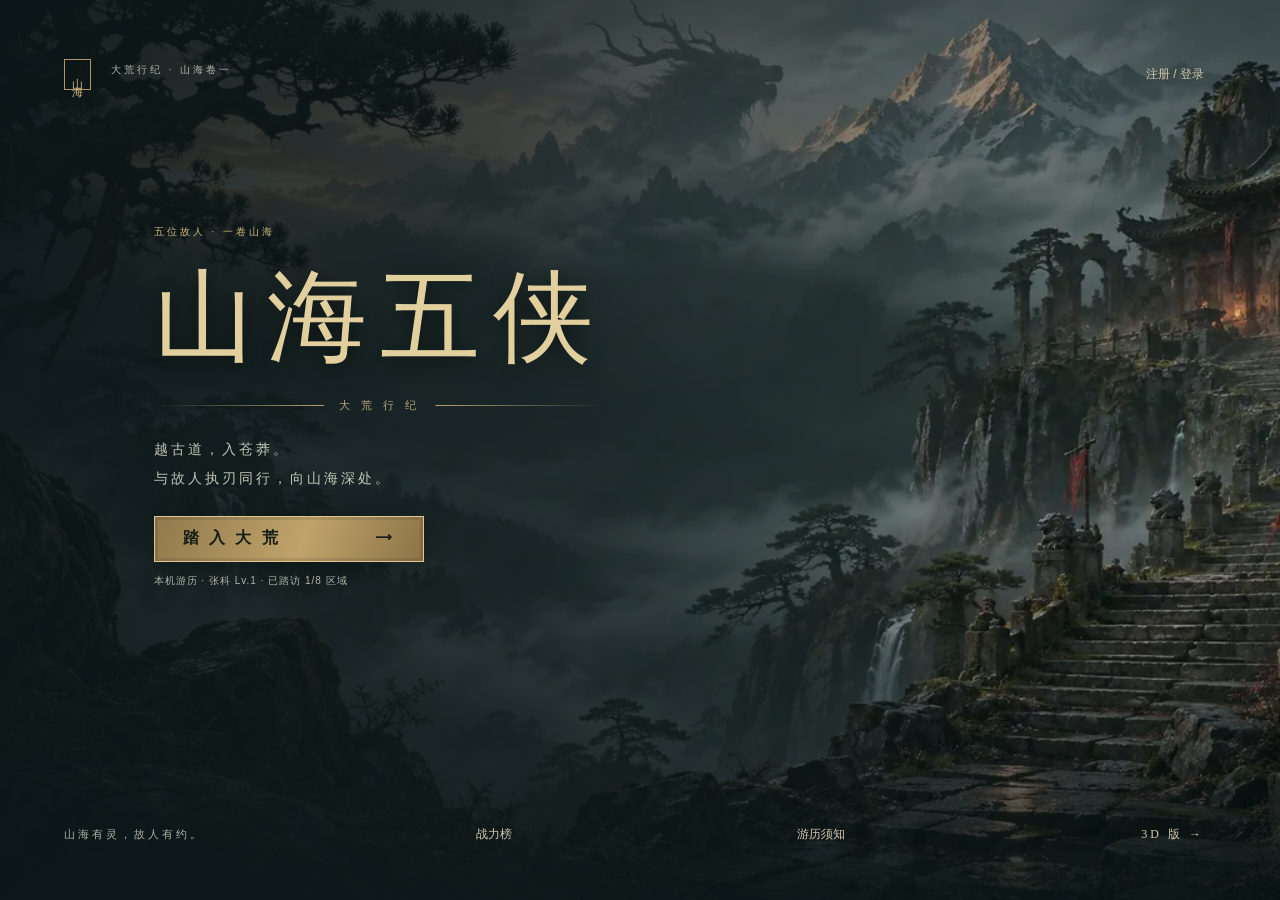
==== index.html @ be148ba3 "deploy: 山海五侠 网页版 静态构建，进度保存在本机浏览器。" ====
<!doctype html><html lang="zh-CN"><head><meta charset="utf-8"><meta name="viewport" content="width=device-width, initial-scale=1, maximum-scale=1, viewport-fit=cover"><meta name="theme-color" content="#141b1b"><meta name="description" content="山海五侠：五位故人，共赴大荒。写实国风2.5D手机大世界RPG。"><title>山海五侠 · 大荒行纪</title><link rel="icon" href="data:image/svg+xml,%3Csvg xmlns='http://www.w3.org/2000/svg' viewBox='0 0 64 64'%3E%3Crect width='64' height='64' rx='12' fill='%23151d1c'/%3E%3Ctext x='32' y='46' font-size='44' text-anchor='middle' fill='%23cfb580'%3E山%3C/text%3E%3C/svg%3E"><link rel="stylesheet" href="style.css?v=31"><meta property="og:type" content="website"><meta property="og:title" content="山海五侠 · 大荒行纪"><meta property="og:description" content="五位故人，共赴大荒。写实国风 2.5D 手机大世界 RPG —— 五个角色，二十五式技能，八片山海。"><meta property="og:image" content="https://111lego.github.io/lego/assets/title-world.webp"><meta property="og:url" content="https://111lego.github.io/lego/"><meta name="twitter:card" content="summary_large_image"><link rel="canonical" href="https://111lego.github.io/lego/"><link rel="manifest" href="manifest.webmanifest"><meta name="mobile-web-app-capable" content="yes"><meta name="apple-mobile-web-app-capable" content="yes"><meta name="apple-mobile-web-app-status-bar-style" content="black-translucent"><link rel="apple-touch-icon" href="icons/icon-192.png"></head><body>
<canvas id="world" aria-label="山海大世界游戏画面"></canvas>
<section id="titleScreen" class="screen title-screen"><div class="title-vignette"></div><header class="title-top"><span class="seal">山 海</span><span class="eyebrow">大荒行纪 · 山海卷一</span><button id="accountBtn" class="quiet">注册 / 登录</button></header><div class="title-copy"><p class="eyebrow gold">五位故人 · 一卷山海</p><h1>山海五侠</h1><div class="title-rule"><i></i><span>大 荒 行 纪</span><i></i></div><p class="prologue">越古道，入苍莽。<br>与故人执刃同行，向山海深处。</p><button id="enterWorld" class="primary large">踏 入 大 荒 <span>⟶</span></button><p id="titleProgress" class="fine">八方大荒 · 五种职业 · 存档续行</p></div><footer class="title-footer"><span>山海有灵，故人有约。</span><button id="lbBtn" class="quiet">战力榜</button><button id="titleHelp" class="quiet">游历须知</button><a href="3d.html" class="quiet" style="margin-left:12px;text-decoration:none">3D 版 →</a></footer></section>
<section id="selectScreen" class="screen select-screen" hidden><header class="selection-head"><button id="selectionBack" class="quiet">← 返回</button><div><p class="eyebrow">CHOOSE YOUR PATH</p><h2>与谁共赴山海</h2></div><span class="fine">五位故人 · 各有所长</span></header><div id="heroCards" class="hero-cards"></div><div class="selection-bottom"><div id="heroSummary"></div><button id="startAdventure" class="primary">启 程 ⟶</button></div></section>
<section id="gameHUD" hidden><div class="vignette"></div><div class="player-panel"><canvas id="hudFace" width="80" height="96"></canvas><div class="player-details"><div class="player-name"><b id="heroName"></b><span id="heroLevel"></span></div><div class="bar health"><i id="hpFill"></i><span id="hpText"></span></div><div class="bar mana"><i id="mpFill"></i><span id="mpText"></span></div><small id="powerText"></small></div></div><div class="region-panel"><span class="region-line"></span><b id="zoneName"></b><small id="zoneSub"></small></div><div class="map-panel"><button id="mapBtn" aria-label="打开世界地图"><canvas id="minimap" width="140" height="84"></canvas><span>世界地图 <i>⌖</i></span></button><button id="settingsBtn" class="gear-btn" aria-label="设置与暂停">Ⅱ</button></div><div class="target-panel" id="targetPanel" hidden><b id="targetName"></b><div class="bar enemy"><i id="targetHP"></i></div></div><button id="questBtn" class="quest-tracker"><span class="gold">山海试炼 <i>›</i></span><b id="questText"></b><small id="questProgress"></small></button><div id="directionHint" class="direction-hint" hidden></div><div id="joystick" class="joystick" aria-label="移动摇杆"><i class="joystick-ring"></i><span id="stick"></span></div><div class="control-hint">拖动摇杆移动</div><div id="combatControls" class="combat-controls"><button id="attackBtn" class="attack-button" aria-label="普通攻击"><span>攻</span><small>普 攻</small></button><div id="skillButtons"></div><button id="autoBtn" class="auto-button">自动普攻</button></div><nav class="bottom-menu"><button id="bagBtn"><span>囊</span>行囊</button><button id="heroBtn"><span>甲</span>角色</button><button id="journalBtn"><span>录</span>图鉴</button><button id="interactBtn"><span>取</span>交互</button><button id="saveBtn"><span>存</span>保存</button></nav><div class="experience"><i id="xpFill"></i><span id="xpText"></span></div><span id="syncState" class="sync-state">本机存档</span><span id="portraitHint" class="portrait-hint">横屏可获得更大视野</span></section>
<div id="toasts" class="toasts" aria-live="polite"></div>
<dialog id="authDialog" class="dialog auth-dialog"><button class="close" id="authClose" aria-label="关闭">×</button><p class="eyebrow gold">故人归来</p><h2>山海同行录</h2><p class="muted">账号保存在这台设备的浏览器里，多个账号各自独立存档。</p><div class="auth-tabs"><button id="loginTab" class="active">登录</button><button id="registerTab">注册新账号</button></div><form id="authForm"><label>用户名<input id="username" name="username" autocomplete="username" minlength="2" maxlength="20" required placeholder="2–20位，支持中文"></label><label>密码<input id="password" name="password" type="password" autocomplete="current-password" minlength="8" maxlength="72" required placeholder="至少8位"></label><p id="authError" class="error" role="alert"></p><button id="authSubmit" class="primary" type="submit">登 录</button></form><p class="fine">密码只在本机做 PBKDF2 哈希后保存，不上传任何服务器。<br>换设备或清除浏览器数据后，账号与存档会一起消失。</p></dialog>
<dialog id="modal" class="dialog game-dialog"><header><div><p class="eyebrow gold">大荒行囊</p><h2 id="modalTitle"></h2></div><button id="modalClose" class="close" aria-label="关闭面板">×</button></header><div id="modalBody" class="modal-body"></div></dialog>
<input id="importFile" type="file" accept=".json,application/json" hidden>
<script type="module" src="app.js?v=31"></script></body></html>
---- style.css ----
@font-face{font-family:LocalSerif;src:local('Noto Serif CJK SC'),local('SimSun')}*{box-sizing:border-box} :root{color-scheme:dark;--gold:#d2b781;--muted:#a7ada6;--line:#a494694d;--ink:#111a19;--panel:#131c1bed}html,body{width:100%;height:100%;margin:0;overflow:hidden;background:#131a19;color:#e9e5d8;font-family:'Microsoft YaHei','PingFang SC',sans-serif;overscroll-behavior:none;-webkit-user-select:none;user-select:none}button,input,select{font:inherit}button{color:inherit;cursor:pointer;-webkit-tap-highlight-color:transparent;touch-action:manipulation}button:focus-visible{outline:2px solid var(--gold);outline-offset:3px}button:disabled{opacity:.45;cursor:default}button{border:1px solid var(--line);background:#18221fee}button:hover{border-color:#c9ac72}button:active{filter:brightness(1.2)}[hidden]{display:none!important}#world{position:absolute;inset:0;width:100%;height:100%;touch-action:none}.screen{position:absolute;inset:0;overflow:auto}.title-screen,.select-screen{background:#1d2825 url('assets/title-world.webp?v=31') center/cover no-repeat}.title-vignette{position:absolute;inset:0;background:linear-gradient(90deg,#0b1719ed 0%,#101b1db3 38%,#101b1d05 82%),linear-gradient(0deg,#071315e8,transparent 40%,#08121255)}.title-top,.title-footer{position:absolute;left:max(5vw,env(safe-area-inset-left));right:max(5vw,env(safe-area-inset-right));display:flex;align-items:center;gap:20px}.title-top{top:6vh}.title-top #accountBtn{margin-left:auto}.seal{border:1px solid #b29465;color:#d4b684;padding:9px 5px;font-family:LocalSerif,serif;writing-mode:vertical-rl;font-size:11px;letter-spacing:3px}.eyebrow{font-size:10px;letter-spacing:3px;margin:0 0 10px;color:#b1b9af}.gold{color:var(--gold)}.title-copy{position:absolute;left:12%;top:25%;max-width:70%}h1,h2,h3{font-family:LocalSerif,'Songti SC',serif}h1{font-size:clamp(48px,8vw,100px);font-weight:500;letter-spacing:.13em;margin:12px 0;color:#e1cf9e;text-shadow:0 4px 20px #0008}h2{font-size:25px;font-weight:500;margin:4px 0 15px;letter-spacing:4px}h3{font-size:17px;margin:12px 0;color:var(--gold)}.title-rule{display:flex;align-items:center;gap:15px;width:100%;font-size:11px;letter-spacing:4px;color:#b8a77e}.title-rule i{height:1px;background:linear-gradient(90deg,transparent,#b6a070);flex:1}.title-rule i:last-child{transform:rotate(180deg)}.prologue{font-family:LocalSerif,serif;font-size:14px;color:#c2c5b8;line-height:2.1;letter-spacing:3px;margin:22px 0}.primary{background:linear-gradient(110deg,#90794c,#c0a36a 55%,#8b7447);color:#171c17;border:1px solid #e1c490;min-height:46px;padding:10px 28px;font-weight:600;letter-spacing:3px;box-shadow:inset 0 0 0 3px #282e201f,0 5px 25px #0004}.primary.large{width:270px;display:flex;justify-content:space-between;align-items:center}.fine{font-size:10px;line-height:1.7;color:#b1b5aa;letter-spacing:1px}.title-footer{bottom:5vh;justify-content:space-between;font:11px LocalSerif,serif;color:#aeb2a6;letter-spacing:3px}.quiet{border:0;background:transparent;padding:12px;font-size:12px;color:#d4c8ad}.title-progress{color:var(--muted)}.select-screen{background-image:linear-gradient(#0b1515bd,#0b1515ee),url('assets/title-world.webp');padding:20px max(25px,env(safe-area-inset-left));display:flex;flex-direction:column}.selection-head{display:flex;align-items:center;justify-content:space-between;margin-bottom:12px}.selection-head h2{margin:2px;font-size:24px}.selection-head .eyebrow{margin:0;font-size:9px}.hero-cards{display:flex;gap:10px;flex:1;min-height:160px;max-height:420px;align-self:center;width:min(100%,1100px)}.hero-card{position:relative;flex:1;min-width:0;overflow:hidden;background:linear-gradient(#35403a,#16211f);border:1px solid #6d786249;padding:0;box-shadow:0 10px 30px #0006}.hero-card.active{border-color:#dac18b;box-shadow:0 0 0 2px #ac936b3d,0 10px 30px #0006}.hero-card canvas{position:absolute;width:100%;height:90%;object-fit:cover;inset:0;opacity:.85}.hero-card .card-shade{position:absolute;inset:0;background:linear-gradient(transparent 25%,#101b17f5 95%)}.hero-card .card-name{position:absolute;bottom:10px;left:0;right:0;display:flex;flex-direction:column;align-items:center;gap:4px}.card-name b{font:24px LocalSerif,serif;letter-spacing:6px}.card-name small{color:#c6b990;font-size:10px;letter-spacing:2px}.card-level{position:absolute;top:10px;left:10px;font-size:10px;color:#dfd9c6;border:1px solid #a4906644;background:#15201bd9;padding:4px}.selection-bottom{display:flex;align-items:center;justify-content:space-between;width:min(100%,1100px);align-self:center;padding-top:13px;gap:20px}.selection-bottom .primary{min-width:150px}#heroSummary b{font-size:13px;color:var(--gold)}#heroSummary p{font-size:11px;margin:5px 0;color:#b5bbaa}.vignette{position:absolute;inset:0;pointer-events:none;box-shadow:inset 0 0 180px #050e1490}#gameHUD{position:absolute;inset:0;pointer-events:none;padding:env(safe-area-inset-top) env(safe-area-inset-right) env(safe-area-inset-bottom) env(safe-area-inset-left);text-shadow:0 2px 3px #000}#gameHUD button,#gameHUD .joystick{pointer-events:auto} .player-panel{position:absolute;top:max(12px,env(safe-area-inset-top));left:max(15px,env(safe-area-inset-left));display:flex;gap:8px;align-items:center;background:linear-gradient(90deg,#071511b8,#08151200);padding:3px 14px 6px 0}.player-panel canvas{width:48px;height:56px;border:1px solid #d0b78288;clip-path:polygon(12% 0,88% 0,100% 12%,100% 88%,88% 100%,12% 100%,0 88%,0 12%)}.player-details{width:150px}.player-name{display:flex;justify-content:space-between;font-size:12px;margin-bottom:5px}.player-name b{font-family:LocalSerif,serif;letter-spacing:3px}.player-name span{font-size:10px;color:#d3bd88}.bar{position:relative;background:#101412d9;border:1px solid #b9b48a44;height:10px;overflow:hidden;margin:3px 0}.bar i{display:block;height:100%;transition:width .15s;width:100%;box-shadow:inset 0 2px 4px #ffffff20}.bar span{position:absolute;inset:0;font-size:8px;text-align:center;line-height:9px}.health i{background:linear-gradient(90deg,#6b302d,#b25b49)}.mana i{background:linear-gradient(90deg,#294a68,#558ba4)}#powerText{font-size:8px;color:#c7c9b7}.region-panel{position:absolute;top:max(15px,env(safe-area-inset-top));left:50%;transform:translateX(-50%);text-align:center;display:flex;flex-direction:column;gap:5px}.region-panel b{font:20px LocalSerif,serif;letter-spacing:5px;color:#ead8b0}.region-panel small{font-size:8px;letter-spacing:2px;color:#c0c2af}.region-line{width:80px;height:1px;background:linear-gradient(90deg,transparent,#bba77a,transparent);margin:auto}.map-panel{position:absolute;right:max(16px,env(safe-area-inset-right));top:max(10px,env(safe-area-inset-top));display:flex;align-items:flex-start;gap:5px}.map-panel #mapBtn{padding:3px;background:#10201bc2;border:1px solid #b09e6e66;display:flex;flex-direction:column;align-items:center;position:relative}.map-panel canvas{width:110px;height:66px;opacity:.88}.map-panel span{font-size:8px;color:#cabd94;padding:3px 0}.map-panel i{font-size:10px;font-style:normal}.gear-btn{height:32px;width:32px;background:#13231dbf;font-size:12px}.quest-tracker{position:absolute;top:95px;left:max(18px,env(safe-area-inset-left));text-align:left;width:160px;background:linear-gradient(90deg,#0b1919bc,#0b191900);border:0;border-left:2px solid #b39e6e66;padding:5px 8px;display:flex;flex-direction:column;gap:5px;font-size:10px}.quest-tracker span{font-size:10px;letter-spacing:2px}.quest-tracker i{float:right;font-style:normal}.quest-tracker b{font-weight:400;font-size:10px}.quest-tracker small{font-size:8px;color:#bfc4b1}.target-panel{position:absolute;top:78px;left:50%;transform:translateX(-50%);width:210px;text-align:center}.target-panel b{font-size:10px;color:#e5c9a1}.target-panel .bar{height:6px}.enemy i{background:linear-gradient(90deg,#68372a,#a86647)}.joystick{position:absolute;bottom:max(40px,calc(env(safe-area-inset-bottom) + 20px));left:max(42px,calc(env(safe-area-inset-left) + 15px));width:112px;height:112px;touch-action:none;border-radius:50%;border:1px solid #c8d1b638;background:radial-gradient(#1f302e05,#0c181c38);box-shadow:inset 0 0 20px #0002}.joystick-ring{position:absolute;inset:12px;border:1px solid #d9e0bc18;border-radius:50%}.joystick:before,.joystick:after{content:'';position:absolute;background:#c4b47c45}.joystick:before{width:1px;height:10px;top:4px;left:50%}.joystick:after{height:1px;width:10px;left:4px;top:50%}.joystick span{position:absolute;left:50%;top:50%;width:44px;height:44px;margin:-22px;border:1px solid #c9c39d6b;border-radius:50%;background:radial-gradient(circle at 35% 30%,#88917c80,#273c36b8);box-shadow:0 4px 10px #0005;pointer-events:none}.control-hint{position:absolute;bottom:25px;left:52px;font-size:8px;letter-spacing:2px;color:#c2c9b082}.combat-controls{position:absolute;right:max(18px,env(safe-area-inset-right));bottom:max(28px,env(safe-area-inset-bottom));width:230px;height:225px;pointer-events:none}.combat-controls button{touch-action:none}.attack-button{position:absolute;right:16px;bottom:12px;width:80px;height:80px;border-radius:50%;background:radial-gradient(circle at 35% 25%,#8b8254,#2d3c31 75%);border:2px solid #cdb4788a;box-shadow:0 0 0 4px #13231c7a,inset 0 0 0 3px #0e1d1a66;display:flex;align-items:center;justify-content:center;flex-direction:column}.attack-button span{font:30px LocalSerif,serif;color:#f1dcae}.attack-button small{font-size:8px;color:#c6b78d}.skill-button{position:absolute;width:52px;height:52px;border-radius:50%;border:1px solid #aeaa817d;background:radial-gradient(circle at 40% 30%,#46584cbf,#132520f2);box-shadow:inset 0 0 0 3px #0c1919a6,0 3px 12px #0005;padding:0;overflow:hidden}.skill-button .glyph{font:24px LocalSerif,serif;color:#ead5a4;display:block;margin-top:1px}.skill-button .skill-name{font-size:7px;position:absolute;bottom:5px;left:0;right:0;color:#d3d2b8}.skill-button:nth-child(1){right:116px;bottom:5px}.skill-button:nth-child(2){right:150px;bottom:65px}.skill-button:nth-child(3){right:129px;bottom:126px}.skill-button:nth-child(4){right:69px;bottom:158px}.skill-button:nth-child(5){right:8px;bottom:128px;border-color:#d1b57e}.skill-button .cooldown{position:absolute;inset:0;display:flex;align-items:center;justify-content:center;font-size:17px;background:#091315c9;color:#ead7ac;font-family:serif}.skill-button.no-mana{filter:saturate(.1);opacity:.65}.auto-button{position:absolute;right:8px;bottom:99px;font-size:9px;border-radius:14px;padding:5px 9px;background:#10221bab}.auto-button.active{border-color:var(--gold);color:var(--gold);background:#4c4b2eaa}.bottom-menu{position:absolute;bottom:25px;left:50%;transform:translateX(-50%);display:flex;gap:7px}.bottom-menu button{width:40px;height:47px;display:flex;flex-direction:column;gap:3px;align-items:center;justify-content:center;font-size:8px;background:#0c1e1ab8;border:1px solid #9a9b744d}.bottom-menu button span{font:17px LocalSerif,serif;color:#d3c39a}.experience{position:absolute;bottom:0;left:0;right:0;height:10px;background:#091410d9;border-top:1px solid #cfc09b44}.experience i{display:block;height:100%;background:linear-gradient(90deg,#6d7243,#b7b87d)}.experience span{position:absolute;inset:0;text-align:center;font-size:7px;line-height:9px;color:#e1dcc9}.sync-state{position:absolute;bottom:12px;left:50%;transform:translateX(-50%);font-size:7px;color:#b6c2a799;white-space:nowrap}.portrait-hint{display:none}.direction-hint{position:absolute;top:128px;left:50%;transform:translateX(-50%);font-size:10px;color:#e6d5a5;border:1px solid #b7a57655;padding:6px 12px;background:#12231bc4}.toasts{position:fixed;pointer-events:none;left:50%;top:32%;transform:translateX(-50%);display:flex;flex-direction:column;gap:6px;z-index:20;align-items:center;max-width:80%}.toast{padding:8px 22px;border:1px solid #c5ae6e4d;background:linear-gradient(90deg,#0e2019aa,#172e22ed,#0e2019aa);font-size:11px;color:#e2d5b5;text-align:center;animation:appear .25s ease;white-space:normal}.toast.level,.toast.boss{color:#f3d596;border-color:#d0a765}.toast.death{color:#e4ac9c}.dialog{background:linear-gradient(145deg,#23312d,#111b1a 65%);color:#e1dfd0;border:1px solid #a8966966;box-shadow:0 20px 120px #000b;max-width:95vw;padding:24px;outline:none}.dialog::backdrop{background:#050e11b8;backdrop-filter:blur(5px)}.auth-dialog{width:390px;max-height:92dvh}.auth-dialog h2{margin:7px 0;font-size:28px}.muted{font-size:12px;color:#aeb7a8;line-height:1.8}.close{position:absolute;right:10px;top:8px;border:0;background:transparent;color:#b9bba9;font-size:26px;width:40px;height:40px}.auth-tabs{display:flex;border-bottom:1px solid var(--line);margin:18px 0}.auth-tabs button{border:0;background:none;padding:10px 5px;flex:1;color:#909f95;font-size:13px}.auth-tabs .active{color:var(--gold);border-bottom:2px solid var(--gold)}label{display:block;font-size:11px;color:#c5c8b9;letter-spacing:1px;margin:12px 0}input,select{width:100%;display:block;margin-top:8px;padding:11px 12px;border:1px solid #9f9d7655;background:#0d1b17a8;color:#e6e1d3;outline:0;border-radius:0;font-size:14px;user-select:text}input:focus{border-color:var(--gold)}.auth-dialog .primary{width:100%}.error{color:#e6aa94;font-size:11px;min-height:15px;margin:10px 0}.game-dialog{width:min(760px,92vw);max-height:88dvh;padding:0}.game-dialog>header{position:relative;padding:17px 22px 12px;border-bottom:1px solid var(--line)}.game-dialog h2{margin:0;font-size:22px}.game-dialog .eyebrow{font-size:8px}.modal-body{padding:16px 22px 22px;overflow:auto;max-height:calc(88dvh - 83px);font-size:12px}.modal-body button{padding:8px 12px;min-height:35px;font-size:11px}.modal-body p{line-height:1.8}.zone-grid{display:grid;grid-template-columns:repeat(4,1fr);gap:8px}.zone-card{border:1px solid #8e9a7855;padding:10px;background:linear-gradient(130deg,#33443c90,#14251c88);min-height:130px}.zone-card.locked{filter:saturate(.4);opacity:.72}.zone-card strong{font-family:LocalSerif,serif;color:var(--gold);font-size:15px;display:block}.zone-card small{display:block;font-size:9px;margin:7px 0;color:#b1bbaa}.zone-card button{font-size:10px;padding:6px!important;width:100%}.world-map{width:100%;max-height:230px;object-fit:contain;background:#10221b;margin-bottom:12px;border:1px solid var(--line)}.toolbar{display:flex;gap:8px;align-items:center;justify-content:space-between;flex-wrap:wrap;margin:8px 0 15px}.toolbar span{color:var(--gold)}.bag-grid{display:grid;grid-template-columns:repeat(3,1fr);gap:8px}.item-card,.gear-card,.quest-card,.skill-detail{padding:12px;border:1px solid #9fa17c40;background:#0e201b80}.item-card b{display:block;font-size:12px}.item-card small{display:block;color:#b2b9a8;font-size:10px;line-height:1.8;margin:6px 0}.item-card button{font-size:10px!important;padding:6px 10px!important}.gear-grid{display:grid;grid-template-columns:repeat(2,1fr);gap:9px}.gear-card h3{margin:0 0 7px;font-size:14px}.gear-card p{font-size:11px;color:#bbc2b0}.stats-row{display:flex;gap:15px;flex-wrap:wrap;padding:12px 0;color:var(--gold)}.skill-detail{margin-top:7px;display:flex;align-items:center;gap:15px}.skill-detail i{font:25px LocalSerif,serif;color:var(--gold);font-style:normal;width:35px;text-align:center}.skill-detail p{margin:4px 0;font-size:10px;color:#adb6a4}.skill-detail b{font-size:12px}.quest-card{margin:8px 0}.quest-card h3{margin:0}.quest-card p{font-size:11px;color:#b6c0ad;margin:6px 0}.journal-grid{display:grid;grid-template-columns:repeat(4,1fr);gap:8px}.journal-item{border:1px solid #87937335;background:#11221c8c;text-align:center;padding:8px}.journal-item canvas{width:100%;height:85px;object-fit:contain}.journal-item small{display:block;font-size:9px;color:#a8b5a3;margin:5px}.settings-buttons{display:flex;gap:8px;flex-wrap:wrap}a{color:#d8c292}button.danger{border-color:#ad76644d;color:#d0a396}@keyframes appear{from{transform:translateY(5px);opacity:0}to{transform:translateY(0);opacity:1}}
@media(max-height:450px){.title-top{top:5vh}.title-copy{top:23%;left:11%}h1{font-size:55px;margin:5px 0}.prologue{font-size:11px;margin:12px 0;line-height:1.8}.title-copy .eyebrow{font-size:8px}.title-rule{font-size:9px}.primary.large{min-height:40px;padding:8px 20px;width:235px}.title-copy .fine{font-size:8px}.title-footer{bottom:3vh}.selection-head{margin-bottom:8px}.selection-head h2{font-size:20px}.select-screen{padding:10px 22px}.selection-bottom{padding-top:8px}.selection-head .fine{font-size:8px}.selection-bottom .primary{min-height:40px}.card-name b{font-size:20px}.dialog{padding:18px}.auth-dialog h2{font-size:22px}.auth-dialog .muted{font-size:10px;margin:5px 0}.auth-tabs{margin:8px 0}.auth-tabs button{padding:7px}label{margin:7px 0;font-size:10px}input{margin-top:5px;padding:8px}.auth-dialog .fine{font-size:8px;margin-bottom:0}.auth-dialog .primary{min-height:36px;padding:7px}.auth-dialog{max-height:97dvh}.game-dialog{padding:0}.region-panel b{font-size:17px}.map-panel canvas{width:90px;height:54px}.combat-controls{transform:scale(.86);transform-origin:bottom right;bottom:20px;right:12px}.joystick{width:100px;height:100px;bottom:35px;left:30px}.control-hint{left:35px;bottom:20px}.bottom-menu{bottom:23px;gap:5px}.bottom-menu button{width:36px;height:42px}.player-details{width:135px}.player-panel canvas{width:42px;height:50px}.quest-tracker{top:83px;width:145px}.target-panel{top:68px}.zone-card{min-height:115px;padding:8px}.modal-body{padding:12px 18px 18px}}
@media(orientation:portrait){.title-vignette{background:linear-gradient(90deg,#0b1719de,#0b171922),linear-gradient(0deg,#071315f2,transparent 80%)}.title-copy{left:9%;top:32%;max-width:85%}h1{font-size:clamp(40px,12vw,65px)}.title-top{left:7%;right:5%;gap:12px}.title-top .eyebrow{font-size:8px;letter-spacing:1px}.title-footer{left:7%;right:5%;font-size:9px}.selection-head{flex-wrap:wrap;gap:8px}.selection-head h2{font-size:21px}.selection-head>.fine{display:none}.hero-cards{display:grid;grid-template-columns:repeat(3,1fr);grid-auto-rows:minmax(150px,1fr);max-height:none;gap:8px;min-height:0}.hero-card{min-height:150px}.hero-card .card-name{bottom:10px}.card-name b{font-size:22px}.card-name small{font-size:8px}.selection-bottom{align-items:stretch;flex-direction:column;gap:8px;padding-top:15px}.selection-bottom p{font-size:10px!important}.selection-bottom .primary{min-height:45px}.select-screen{padding:18px}.player-panel{top:max(14px,env(safe-area-inset-top));left:12px;padding-right:0}.player-details{width:139px}.player-panel canvas{width:43px;height:53px}.region-panel{top:95px;left:50%;white-space:nowrap}.region-panel b{font-size:18px}.map-panel{right:10px;top:max(12px,env(safe-area-inset-top));gap:3px}.map-panel canvas{width:82px;height:48px}.gear-btn{width:25px;height:28px}.quest-tracker{top:148px;left:12px;width:155px}.target-panel{top:225px;width:190px}.combat-controls{right:10px;bottom:92px;transform:scale(.88);transform-origin:bottom right}.joystick{bottom:110px;left:18px;width:100px;height:100px}.control-hint{bottom:91px;left:24px}.bottom-menu{bottom:29px;gap:14px}.bottom-menu button{width:42px;height:44px}.sync-state{bottom:14px}.portrait-hint{display:block;position:absolute;bottom:78px;left:50%;transform:translateX(-50%);font-size:8px;color:#b2bba28c;white-space:nowrap}.zone-grid{grid-template-columns:repeat(2,1fr)}.bag-grid{grid-template-columns:repeat(2,1fr)}.journal-grid{grid-template-columns:repeat(3,1fr)}.gear-grid{grid-template-columns:1fr}.direction-hint{top:199px}.dialog{max-width:94vw}.game-dialog{width:94vw}.modal-body{padding:12px 15px 18px}.toasts{top:40%;max-width:90%}.toast{font-size:10px;padding:8px 12px}.selection-head .quiet{padding-left:0}}
@media(prefers-reduced-motion:reduce){*{animation:none!important;transition:none!important}}
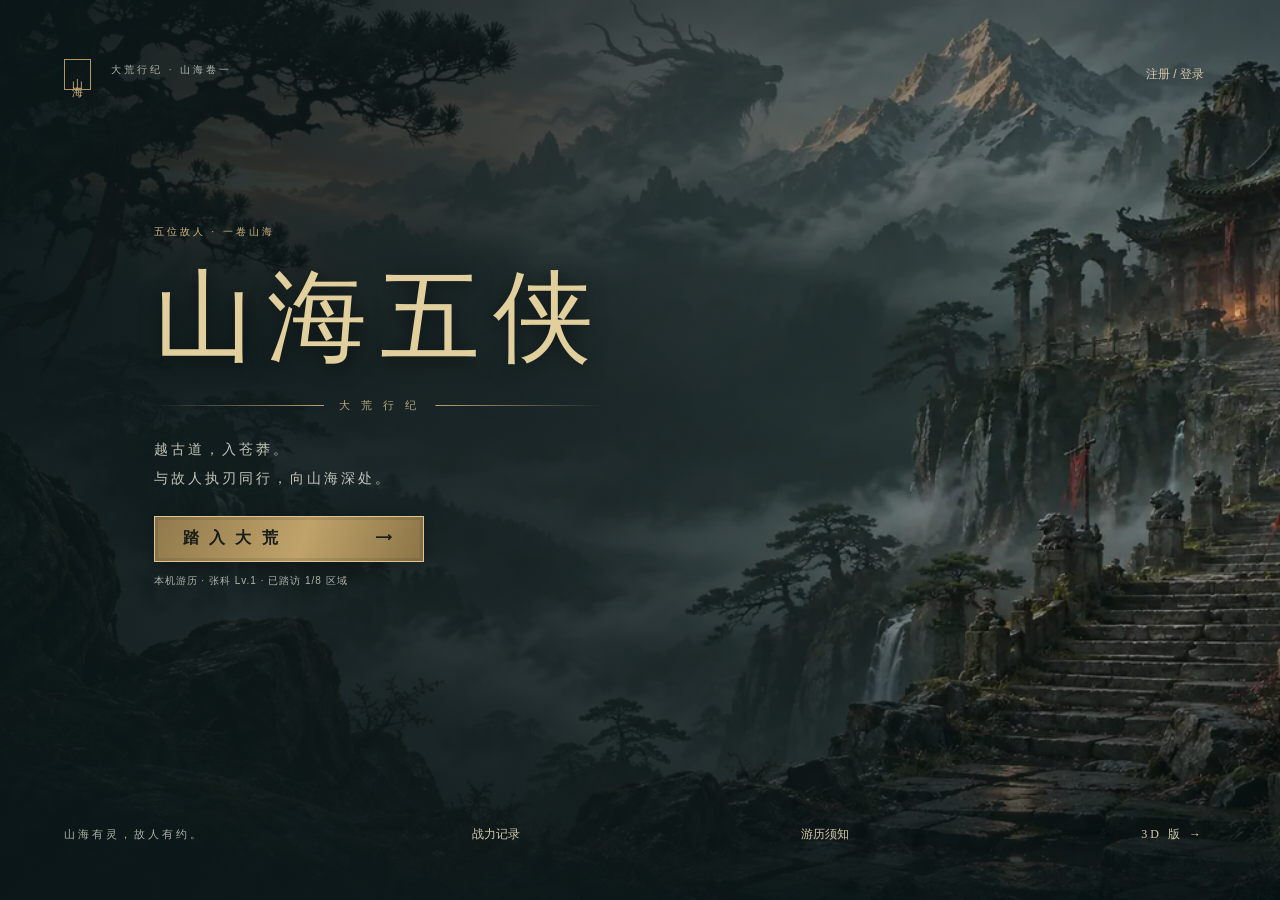
==== commit 2ea93f02: "deploy: 山海五侠 网页版 静态构建，进度保存在本机浏览器。" ====
--- a/index.html
+++ b/index.html
@@ -1,10 +1,10 @@
-<!doctype html><html lang="zh-CN"><head><meta charset="utf-8"><meta name="viewport" content="width=device-width, initial-scale=1, maximum-scale=1, viewport-fit=cover"><meta name="theme-color" content="#141b1b"><meta name="description" content="山海五侠：五位故人，共赴大荒。写实国风2.5D手机大世界RPG。"><title>山海五侠 · 大荒行纪</title><link rel="icon" href="data:image/svg+xml,%3Csvg xmlns='http://www.w3.org/2000/svg' viewBox='0 0 64 64'%3E%3Crect width='64' height='64' rx='12' fill='%23151d1c'/%3E%3Ctext x='32' y='46' font-size='44' text-anchor='middle' fill='%23cfb580'%3E山%3C/text%3E%3C/svg%3E"><link rel="stylesheet" href="style.css?v=31"><meta property="og:type" content="website"><meta property="og:title" content="山海五侠 · 大荒行纪"><meta property="og:description" content="五位故人，共赴大荒。写实国风 2.5D 手机大世界 RPG —— 五个角色，二十五式技能，八片山海。"><meta property="og:image" content="https://111lego.github.io/lego/assets/title-world.webp"><meta property="og:url" content="https://111lego.github.io/lego/"><meta name="twitter:card" content="summary_large_image"><link rel="canonical" href="https://111lego.github.io/lego/"><link rel="manifest" href="manifest.webmanifest"><meta name="mobile-web-app-capable" content="yes"><meta name="apple-mobile-web-app-capable" content="yes"><meta name="apple-mobile-web-app-status-bar-style" content="black-translucent"><link rel="apple-touch-icon" href="icons/icon-192.png"></head><body>
+<!doctype html><html lang="zh-CN"><head><meta charset="utf-8"><meta name="viewport" content="width=device-width, initial-scale=1, maximum-scale=1, viewport-fit=cover"><meta name="theme-color" content="#141b1b"><meta name="description" content="山海五侠：五位故人，共赴大荒。写实国风2.5D手机大世界RPG。"><title>山海五侠 · 大荒行纪</title><link rel="icon" href="data:image/svg+xml,%3Csvg xmlns='http://www.w3.org/2000/svg' viewBox='0 0 64 64'%3E%3Crect width='64' height='64' rx='12' fill='%23151d1c'/%3E%3Ctext x='32' y='46' font-size='44' text-anchor='middle' fill='%23cfb580'%3E山%3C/text%3E%3C/svg%3E"><link rel="stylesheet" href="style.css?v=33"><meta property="og:type" content="website"><meta property="og:title" content="山海五侠 · 大荒行纪"><meta property="og:description" content="五位故人，共赴大荒。写实国风 2.5D 手机大世界 RPG —— 五个角色，二十五式技能，八片山海。"><meta property="og:image" content="https://111lego.github.io/lego/assets/title-world.webp"><meta property="og:url" content="https://111lego.github.io/lego/"><meta name="twitter:card" content="summary_large_image"><link rel="canonical" href="https://111lego.github.io/lego/"><link rel="manifest" href="manifest.webmanifest"><meta name="mobile-web-app-capable" content="yes"><meta name="apple-mobile-web-app-capable" content="yes"><meta name="apple-mobile-web-app-status-bar-style" content="black-translucent"><link rel="apple-touch-icon" href="icons/icon-192.png"></head><body>
 <canvas id="world" aria-label="山海大世界游戏画面"></canvas>
-<section id="titleScreen" class="screen title-screen"><div class="title-vignette"></div><header class="title-top"><span class="seal">山 海</span><span class="eyebrow">大荒行纪 · 山海卷一</span><button id="accountBtn" class="quiet">注册 / 登录</button></header><div class="title-copy"><p class="eyebrow gold">五位故人 · 一卷山海</p><h1>山海五侠</h1><div class="title-rule"><i></i><span>大 荒 行 纪</span><i></i></div><p class="prologue">越古道，入苍莽。<br>与故人执刃同行，向山海深处。</p><button id="enterWorld" class="primary large">踏 入 大 荒 <span>⟶</span></button><p id="titleProgress" class="fine">八方大荒 · 五种职业 · 存档续行</p></div><footer class="title-footer"><span>山海有灵，故人有约。</span><button id="lbBtn" class="quiet">战力榜</button><button id="titleHelp" class="quiet">游历须知</button><a href="3d.html" class="quiet" style="margin-left:12px;text-decoration:none">3D 版 →</a></footer></section>
+<section id="titleScreen" class="screen title-screen"><div class="title-vignette"></div><header class="title-top"><span class="seal">山 海</span><span class="eyebrow">大荒行纪 · 山海卷一</span><button id="accountBtn" class="quiet">注册 / 登录</button></header><div class="title-copy"><p class="eyebrow gold">五位故人 · 一卷山海</p><h1>山海五侠</h1><div class="title-rule"><i></i><span>大 荒 行 纪</span><i></i></div><p class="prologue">越古道，入苍莽。<br>与故人执刃同行，向山海深处。</p><button id="enterWorld" class="primary large">踏 入 大 荒 <span>⟶</span></button><p id="titleProgress" class="fine">八方大荒 · 五种职业 · 存档续行</p></div><footer class="title-footer"><span>山海有灵，故人有约。</span><button id="lbBtn" class="quiet">战力记录</button><button id="titleHelp" class="quiet">游历须知</button><a href="3d.html" class="quiet" style="margin-left:12px;text-decoration:none">3D 版 →</a></footer></section>
 <section id="selectScreen" class="screen select-screen" hidden><header class="selection-head"><button id="selectionBack" class="quiet">← 返回</button><div><p class="eyebrow">CHOOSE YOUR PATH</p><h2>与谁共赴山海</h2></div><span class="fine">五位故人 · 各有所长</span></header><div id="heroCards" class="hero-cards"></div><div class="selection-bottom"><div id="heroSummary"></div><button id="startAdventure" class="primary">启 程 ⟶</button></div></section>
 <section id="gameHUD" hidden><div class="vignette"></div><div class="player-panel"><canvas id="hudFace" width="80" height="96"></canvas><div class="player-details"><div class="player-name"><b id="heroName"></b><span id="heroLevel"></span></div><div class="bar health"><i id="hpFill"></i><span id="hpText"></span></div><div class="bar mana"><i id="mpFill"></i><span id="mpText"></span></div><small id="powerText"></small></div></div><div class="region-panel"><span class="region-line"></span><b id="zoneName"></b><small id="zoneSub"></small></div><div class="map-panel"><button id="mapBtn" aria-label="打开世界地图"><canvas id="minimap" width="140" height="84"></canvas><span>世界地图 <i>⌖</i></span></button><button id="settingsBtn" class="gear-btn" aria-label="设置与暂停">Ⅱ</button></div><div class="target-panel" id="targetPanel" hidden><b id="targetName"></b><div class="bar enemy"><i id="targetHP"></i></div></div><button id="questBtn" class="quest-tracker"><span class="gold">山海试炼 <i>›</i></span><b id="questText"></b><small id="questProgress"></small></button><div id="directionHint" class="direction-hint" hidden></div><div id="joystick" class="joystick" aria-label="移动摇杆"><i class="joystick-ring"></i><span id="stick"></span></div><div class="control-hint">拖动摇杆移动</div><div id="combatControls" class="combat-controls"><button id="attackBtn" class="attack-button" aria-label="普通攻击"><span>攻</span><small>普 攻</small></button><div id="skillButtons"></div><button id="autoBtn" class="auto-button">自动普攻</button></div><nav class="bottom-menu"><button id="bagBtn"><span>囊</span>行囊</button><button id="heroBtn"><span>甲</span>角色</button><button id="journalBtn"><span>录</span>图鉴</button><button id="interactBtn"><span>取</span>交互</button><button id="saveBtn"><span>存</span>保存</button></nav><div class="experience"><i id="xpFill"></i><span id="xpText"></span></div><span id="syncState" class="sync-state">本机存档</span><span id="portraitHint" class="portrait-hint">横屏可获得更大视野</span></section>
 <div id="toasts" class="toasts" aria-live="polite"></div>
 <dialog id="authDialog" class="dialog auth-dialog"><button class="close" id="authClose" aria-label="关闭">×</button><p class="eyebrow gold">故人归来</p><h2>山海同行录</h2><p class="muted">账号保存在这台设备的浏览器里，多个账号各自独立存档。</p><div class="auth-tabs"><button id="loginTab" class="active">登录</button><button id="registerTab">注册新账号</button></div><form id="authForm"><label>用户名<input id="username" name="username" autocomplete="username" minlength="2" maxlength="20" required placeholder="2–20位，支持中文"></label><label>密码<input id="password" name="password" type="password" autocomplete="current-password" minlength="8" maxlength="72" required placeholder="至少8位"></label><p id="authError" class="error" role="alert"></p><button id="authSubmit" class="primary" type="submit">登 录</button></form><p class="fine">密码只在本机做 PBKDF2 哈希后保存，不上传任何服务器。<br>换设备或清除浏览器数据后，账号与存档会一起消失。</p></dialog>
 <dialog id="modal" class="dialog game-dialog"><header><div><p class="eyebrow gold">大荒行囊</p><h2 id="modalTitle"></h2></div><button id="modalClose" class="close" aria-label="关闭面板">×</button></header><div id="modalBody" class="modal-body"></div></dialog>
 <input id="importFile" type="file" accept=".json,application/json" hidden>
-<script type="module" src="app.js?v=31"></script></body></html>
+<script type="module" src="app.js?v=33"></script></body></html>
--- a/style.css
+++ b/style.css
@@ -1,4 +1,4 @@
-@font-face{font-family:LocalSerif;src:local('Noto Serif CJK SC'),local('SimSun')}*{box-sizing:border-box} :root{color-scheme:dark;--gold:#d2b781;--muted:#a7ada6;--line:#a494694d;--ink:#111a19;--panel:#131c1bed}html,body{width:100%;height:100%;margin:0;overflow:hidden;background:#131a19;color:#e9e5d8;font-family:'Microsoft YaHei','PingFang SC',sans-serif;overscroll-behavior:none;-webkit-user-select:none;user-select:none}button,input,select{font:inherit}button{color:inherit;cursor:pointer;-webkit-tap-highlight-color:transparent;touch-action:manipulation}button:focus-visible{outline:2px solid var(--gold);outline-offset:3px}button:disabled{opacity:.45;cursor:default}button{border:1px solid var(--line);background:#18221fee}button:hover{border-color:#c9ac72}button:active{filter:brightness(1.2)}[hidden]{display:none!important}#world{position:absolute;inset:0;width:100%;height:100%;touch-action:none}.screen{position:absolute;inset:0;overflow:auto}.title-screen,.select-screen{background:#1d2825 url('assets/title-world.webp?v=31') center/cover no-repeat}.title-vignette{position:absolute;inset:0;background:linear-gradient(90deg,#0b1719ed 0%,#101b1db3 38%,#101b1d05 82%),linear-gradient(0deg,#071315e8,transparent 40%,#08121255)}.title-top,.title-footer{position:absolute;left:max(5vw,env(safe-area-inset-left));right:max(5vw,env(safe-area-inset-right));display:flex;align-items:center;gap:20px}.title-top{top:6vh}.title-top #accountBtn{margin-left:auto}.seal{border:1px solid #b29465;color:#d4b684;padding:9px 5px;font-family:LocalSerif,serif;writing-mode:vertical-rl;font-size:11px;letter-spacing:3px}.eyebrow{font-size:10px;letter-spacing:3px;margin:0 0 10px;color:#b1b9af}.gold{color:var(--gold)}.title-copy{position:absolute;left:12%;top:25%;max-width:70%}h1,h2,h3{font-family:LocalSerif,'Songti SC',serif}h1{font-size:clamp(48px,8vw,100px);font-weight:500;letter-spacing:.13em;margin:12px 0;color:#e1cf9e;text-shadow:0 4px 20px #0008}h2{font-size:25px;font-weight:500;margin:4px 0 15px;letter-spacing:4px}h3{font-size:17px;margin:12px 0;color:var(--gold)}.title-rule{display:flex;align-items:center;gap:15px;width:100%;font-size:11px;letter-spacing:4px;color:#b8a77e}.title-rule i{height:1px;background:linear-gradient(90deg,transparent,#b6a070);flex:1}.title-rule i:last-child{transform:rotate(180deg)}.prologue{font-family:LocalSerif,serif;font-size:14px;color:#c2c5b8;line-height:2.1;letter-spacing:3px;margin:22px 0}.primary{background:linear-gradient(110deg,#90794c,#c0a36a 55%,#8b7447);color:#171c17;border:1px solid #e1c490;min-height:46px;padding:10px 28px;font-weight:600;letter-spacing:3px;box-shadow:inset 0 0 0 3px #282e201f,0 5px 25px #0004}.primary.large{width:270px;display:flex;justify-content:space-between;align-items:center}.fine{font-size:10px;line-height:1.7;color:#b1b5aa;letter-spacing:1px}.title-footer{bottom:5vh;justify-content:space-between;font:11px LocalSerif,serif;color:#aeb2a6;letter-spacing:3px}.quiet{border:0;background:transparent;padding:12px;font-size:12px;color:#d4c8ad}.title-progress{color:var(--muted)}.select-screen{background-image:linear-gradient(#0b1515bd,#0b1515ee),url('assets/title-world.webp');padding:20px max(25px,env(safe-area-inset-left));display:flex;flex-direction:column}.selection-head{display:flex;align-items:center;justify-content:space-between;margin-bottom:12px}.selection-head h2{margin:2px;font-size:24px}.selection-head .eyebrow{margin:0;font-size:9px}.hero-cards{display:flex;gap:10px;flex:1;min-height:160px;max-height:420px;align-self:center;width:min(100%,1100px)}.hero-card{position:relative;flex:1;min-width:0;overflow:hidden;background:linear-gradient(#35403a,#16211f);border:1px solid #6d786249;padding:0;box-shadow:0 10px 30px #0006}.hero-card.active{border-color:#dac18b;box-shadow:0 0 0 2px #ac936b3d,0 10px 30px #0006}.hero-card canvas{position:absolute;width:100%;height:90%;object-fit:cover;inset:0;opacity:.85}.hero-card .card-shade{position:absolute;inset:0;background:linear-gradient(transparent 25%,#101b17f5 95%)}.hero-card .card-name{position:absolute;bottom:10px;left:0;right:0;display:flex;flex-direction:column;align-items:center;gap:4px}.card-name b{font:24px LocalSerif,serif;letter-spacing:6px}.card-name small{color:#c6b990;font-size:10px;letter-spacing:2px}.card-level{position:absolute;top:10px;left:10px;font-size:10px;color:#dfd9c6;border:1px solid #a4906644;background:#15201bd9;padding:4px}.selection-bottom{display:flex;align-items:center;justify-content:space-between;width:min(100%,1100px);align-self:center;padding-top:13px;gap:20px}.selection-bottom .primary{min-width:150px}#heroSummary b{font-size:13px;color:var(--gold)}#heroSummary p{font-size:11px;margin:5px 0;color:#b5bbaa}.vignette{position:absolute;inset:0;pointer-events:none;box-shadow:inset 0 0 180px #050e1490}#gameHUD{position:absolute;inset:0;pointer-events:none;padding:env(safe-area-inset-top) env(safe-area-inset-right) env(safe-area-inset-bottom) env(safe-area-inset-left);text-shadow:0 2px 3px #000}#gameHUD button,#gameHUD .joystick{pointer-events:auto} .player-panel{position:absolute;top:max(12px,env(safe-area-inset-top));left:max(15px,env(safe-area-inset-left));display:flex;gap:8px;align-items:center;background:linear-gradient(90deg,#071511b8,#08151200);padding:3px 14px 6px 0}.player-panel canvas{width:48px;height:56px;border:1px solid #d0b78288;clip-path:polygon(12% 0,88% 0,100% 12%,100% 88%,88% 100%,12% 100%,0 88%,0 12%)}.player-details{width:150px}.player-name{display:flex;justify-content:space-between;font-size:12px;margin-bottom:5px}.player-name b{font-family:LocalSerif,serif;letter-spacing:3px}.player-name span{font-size:10px;color:#d3bd88}.bar{position:relative;background:#101412d9;border:1px solid #b9b48a44;height:10px;overflow:hidden;margin:3px 0}.bar i{display:block;height:100%;transition:width .15s;width:100%;box-shadow:inset 0 2px 4px #ffffff20}.bar span{position:absolute;inset:0;font-size:8px;text-align:center;line-height:9px}.health i{background:linear-gradient(90deg,#6b302d,#b25b49)}.mana i{background:linear-gradient(90deg,#294a68,#558ba4)}#powerText{font-size:8px;color:#c7c9b7}.region-panel{position:absolute;top:max(15px,env(safe-area-inset-top));left:50%;transform:translateX(-50%);text-align:center;display:flex;flex-direction:column;gap:5px}.region-panel b{font:20px LocalSerif,serif;letter-spacing:5px;color:#ead8b0}.region-panel small{font-size:8px;letter-spacing:2px;color:#c0c2af}.region-line{width:80px;height:1px;background:linear-gradient(90deg,transparent,#bba77a,transparent);margin:auto}.map-panel{position:absolute;right:max(16px,env(safe-area-inset-right));top:max(10px,env(safe-area-inset-top));display:flex;align-items:flex-start;gap:5px}.map-panel #mapBtn{padding:3px;background:#10201bc2;border:1px solid #b09e6e66;display:flex;flex-direction:column;align-items:center;position:relative}.map-panel canvas{width:110px;height:66px;opacity:.88}.map-panel span{font-size:8px;color:#cabd94;padding:3px 0}.map-panel i{font-size:10px;font-style:normal}.gear-btn{height:32px;width:32px;background:#13231dbf;font-size:12px}.quest-tracker{position:absolute;top:95px;left:max(18px,env(safe-area-inset-left));text-align:left;width:160px;background:linear-gradient(90deg,#0b1919bc,#0b191900);border:0;border-left:2px solid #b39e6e66;padding:5px 8px;display:flex;flex-direction:column;gap:5px;font-size:10px}.quest-tracker span{font-size:10px;letter-spacing:2px}.quest-tracker i{float:right;font-style:normal}.quest-tracker b{font-weight:400;font-size:10px}.quest-tracker small{font-size:8px;color:#bfc4b1}.target-panel{position:absolute;top:78px;left:50%;transform:translateX(-50%);width:210px;text-align:center}.target-panel b{font-size:10px;color:#e5c9a1}.target-panel .bar{height:6px}.enemy i{background:linear-gradient(90deg,#68372a,#a86647)}.joystick{position:absolute;bottom:max(40px,calc(env(safe-area-inset-bottom) + 20px));left:max(42px,calc(env(safe-area-inset-left) + 15px));width:112px;height:112px;touch-action:none;border-radius:50%;border:1px solid #c8d1b638;background:radial-gradient(#1f302e05,#0c181c38);box-shadow:inset 0 0 20px #0002}.joystick-ring{position:absolute;inset:12px;border:1px solid #d9e0bc18;border-radius:50%}.joystick:before,.joystick:after{content:'';position:absolute;background:#c4b47c45}.joystick:before{width:1px;height:10px;top:4px;left:50%}.joystick:after{height:1px;width:10px;left:4px;top:50%}.joystick span{position:absolute;left:50%;top:50%;width:44px;height:44px;margin:-22px;border:1px solid #c9c39d6b;border-radius:50%;background:radial-gradient(circle at 35% 30%,#88917c80,#273c36b8);box-shadow:0 4px 10px #0005;pointer-events:none}.control-hint{position:absolute;bottom:25px;left:52px;font-size:8px;letter-spacing:2px;color:#c2c9b082}.combat-controls{position:absolute;right:max(18px,env(safe-area-inset-right));bottom:max(28px,env(safe-area-inset-bottom));width:230px;height:225px;pointer-events:none}.combat-controls button{touch-action:none}.attack-button{position:absolute;right:16px;bottom:12px;width:80px;height:80px;border-radius:50%;background:radial-gradient(circle at 35% 25%,#8b8254,#2d3c31 75%);border:2px solid #cdb4788a;box-shadow:0 0 0 4px #13231c7a,inset 0 0 0 3px #0e1d1a66;display:flex;align-items:center;justify-content:center;flex-direction:column}.attack-button span{font:30px LocalSerif,serif;color:#f1dcae}.attack-button small{font-size:8px;color:#c6b78d}.skill-button{position:absolute;width:52px;height:52px;border-radius:50%;border:1px solid #aeaa817d;background:radial-gradient(circle at 40% 30%,#46584cbf,#132520f2);box-shadow:inset 0 0 0 3px #0c1919a6,0 3px 12px #0005;padding:0;overflow:hidden}.skill-button .glyph{font:24px LocalSerif,serif;color:#ead5a4;display:block;margin-top:1px}.skill-button .skill-name{font-size:7px;position:absolute;bottom:5px;left:0;right:0;color:#d3d2b8}.skill-button:nth-child(1){right:116px;bottom:5px}.skill-button:nth-child(2){right:150px;bottom:65px}.skill-button:nth-child(3){right:129px;bottom:126px}.skill-button:nth-child(4){right:69px;bottom:158px}.skill-button:nth-child(5){right:8px;bottom:128px;border-color:#d1b57e}.skill-button .cooldown{position:absolute;inset:0;display:flex;align-items:center;justify-content:center;font-size:17px;background:#091315c9;color:#ead7ac;font-family:serif}.skill-button.no-mana{filter:saturate(.1);opacity:.65}.auto-button{position:absolute;right:8px;bottom:99px;font-size:9px;border-radius:14px;padding:5px 9px;background:#10221bab}.auto-button.active{border-color:var(--gold);color:var(--gold);background:#4c4b2eaa}.bottom-menu{position:absolute;bottom:25px;left:50%;transform:translateX(-50%);display:flex;gap:7px}.bottom-menu button{width:40px;height:47px;display:flex;flex-direction:column;gap:3px;align-items:center;justify-content:center;font-size:8px;background:#0c1e1ab8;border:1px solid #9a9b744d}.bottom-menu button span{font:17px LocalSerif,serif;color:#d3c39a}.experience{position:absolute;bottom:0;left:0;right:0;height:10px;background:#091410d9;border-top:1px solid #cfc09b44}.experience i{display:block;height:100%;background:linear-gradient(90deg,#6d7243,#b7b87d)}.experience span{position:absolute;inset:0;text-align:center;font-size:7px;line-height:9px;color:#e1dcc9}.sync-state{position:absolute;bottom:12px;left:50%;transform:translateX(-50%);font-size:7px;color:#b6c2a799;white-space:nowrap}.portrait-hint{display:none}.direction-hint{position:absolute;top:128px;left:50%;transform:translateX(-50%);font-size:10px;color:#e6d5a5;border:1px solid #b7a57655;padding:6px 12px;background:#12231bc4}.toasts{position:fixed;pointer-events:none;left:50%;top:32%;transform:translateX(-50%);display:flex;flex-direction:column;gap:6px;z-index:20;align-items:center;max-width:80%}.toast{padding:8px 22px;border:1px solid #c5ae6e4d;background:linear-gradient(90deg,#0e2019aa,#172e22ed,#0e2019aa);font-size:11px;color:#e2d5b5;text-align:center;animation:appear .25s ease;white-space:normal}.toast.level,.toast.boss{color:#f3d596;border-color:#d0a765}.toast.death{color:#e4ac9c}.dialog{background:linear-gradient(145deg,#23312d,#111b1a 65%);color:#e1dfd0;border:1px solid #a8966966;box-shadow:0 20px 120px #000b;max-width:95vw;padding:24px;outline:none}.dialog::backdrop{background:#050e11b8;backdrop-filter:blur(5px)}.auth-dialog{width:390px;max-height:92dvh}.auth-dialog h2{margin:7px 0;font-size:28px}.muted{font-size:12px;color:#aeb7a8;line-height:1.8}.close{position:absolute;right:10px;top:8px;border:0;background:transparent;color:#b9bba9;font-size:26px;width:40px;height:40px}.auth-tabs{display:flex;border-bottom:1px solid var(--line);margin:18px 0}.auth-tabs button{border:0;background:none;padding:10px 5px;flex:1;color:#909f95;font-size:13px}.auth-tabs .active{color:var(--gold);border-bottom:2px solid var(--gold)}label{display:block;font-size:11px;color:#c5c8b9;letter-spacing:1px;margin:12px 0}input,select{width:100%;display:block;margin-top:8px;padding:11px 12px;border:1px solid #9f9d7655;background:#0d1b17a8;color:#e6e1d3;outline:0;border-radius:0;font-size:14px;user-select:text}input:focus{border-color:var(--gold)}.auth-dialog .primary{width:100%}.error{color:#e6aa94;font-size:11px;min-height:15px;margin:10px 0}.game-dialog{width:min(760px,92vw);max-height:88dvh;padding:0}.game-dialog>header{position:relative;padding:17px 22px 12px;border-bottom:1px solid var(--line)}.game-dialog h2{margin:0;font-size:22px}.game-dialog .eyebrow{font-size:8px}.modal-body{padding:16px 22px 22px;overflow:auto;max-height:calc(88dvh - 83px);font-size:12px}.modal-body button{padding:8px 12px;min-height:35px;font-size:11px}.modal-body p{line-height:1.8}.zone-grid{display:grid;grid-template-columns:repeat(4,1fr);gap:8px}.zone-card{border:1px solid #8e9a7855;padding:10px;background:linear-gradient(130deg,#33443c90,#14251c88);min-height:130px}.zone-card.locked{filter:saturate(.4);opacity:.72}.zone-card strong{font-family:LocalSerif,serif;color:var(--gold);font-size:15px;display:block}.zone-card small{display:block;font-size:9px;margin:7px 0;color:#b1bbaa}.zone-card button{font-size:10px;padding:6px!important;width:100%}.world-map{width:100%;max-height:230px;object-fit:contain;background:#10221b;margin-bottom:12px;border:1px solid var(--line)}.toolbar{display:flex;gap:8px;align-items:center;justify-content:space-between;flex-wrap:wrap;margin:8px 0 15px}.toolbar span{color:var(--gold)}.bag-grid{display:grid;grid-template-columns:repeat(3,1fr);gap:8px}.item-card,.gear-card,.quest-card,.skill-detail{padding:12px;border:1px solid #9fa17c40;background:#0e201b80}.item-card b{display:block;font-size:12px}.item-card small{display:block;color:#b2b9a8;font-size:10px;line-height:1.8;margin:6px 0}.item-card button{font-size:10px!important;padding:6px 10px!important}.gear-grid{display:grid;grid-template-columns:repeat(2,1fr);gap:9px}.gear-card h3{margin:0 0 7px;font-size:14px}.gear-card p{font-size:11px;color:#bbc2b0}.stats-row{display:flex;gap:15px;flex-wrap:wrap;padding:12px 0;color:var(--gold)}.skill-detail{margin-top:7px;display:flex;align-items:center;gap:15px}.skill-detail i{font:25px LocalSerif,serif;color:var(--gold);font-style:normal;width:35px;text-align:center}.skill-detail p{margin:4px 0;font-size:10px;color:#adb6a4}.skill-detail b{font-size:12px}.quest-card{margin:8px 0}.quest-card h3{margin:0}.quest-card p{font-size:11px;color:#b6c0ad;margin:6px 0}.journal-grid{display:grid;grid-template-columns:repeat(4,1fr);gap:8px}.journal-item{border:1px solid #87937335;background:#11221c8c;text-align:center;padding:8px}.journal-item canvas{width:100%;height:85px;object-fit:contain}.journal-item small{display:block;font-size:9px;color:#a8b5a3;margin:5px}.settings-buttons{display:flex;gap:8px;flex-wrap:wrap}a{color:#d8c292}button.danger{border-color:#ad76644d;color:#d0a396}@keyframes appear{from{transform:translateY(5px);opacity:0}to{transform:translateY(0);opacity:1}}
+@font-face{font-family:LocalSerif;src:local('Noto Serif CJK SC'),local('SimSun')}*{box-sizing:border-box} :root{color-scheme:dark;--gold:#d2b781;--muted:#a7ada6;--line:#a494694d;--ink:#111a19;--panel:#131c1bed}html,body{width:100%;height:100%;margin:0;overflow:hidden;background:#131a19;color:#e9e5d8;font-family:'Microsoft YaHei','PingFang SC',sans-serif;overscroll-behavior:none;-webkit-user-select:none;user-select:none}button,input,select{font:inherit}button{color:inherit;cursor:pointer;-webkit-tap-highlight-color:transparent;touch-action:manipulation}button:focus-visible{outline:2px solid var(--gold);outline-offset:3px}button:disabled{opacity:.45;cursor:default}button{border:1px solid var(--line);background:#18221fee}button:hover{border-color:#c9ac72}button:active{filter:brightness(1.2)}[hidden]{display:none!important}#world{position:absolute;inset:0;width:100%;height:100%;touch-action:none}.screen{position:absolute;inset:0;overflow:auto}.title-screen,.select-screen{background:#1d2825 url('assets/title-world.webp?v=33') center/cover no-repeat}.title-vignette{position:absolute;inset:0;background:linear-gradient(90deg,#0b1719ed 0%,#101b1db3 38%,#101b1d05 82%),linear-gradient(0deg,#071315e8,transparent 40%,#08121255)}.title-top,.title-footer{position:absolute;left:max(5vw,env(safe-area-inset-left));right:max(5vw,env(safe-area-inset-right));display:flex;align-items:center;gap:20px}.title-top{top:6vh}.title-top #accountBtn{margin-left:auto}.seal{border:1px solid #b29465;color:#d4b684;padding:9px 5px;font-family:LocalSerif,serif;writing-mode:vertical-rl;font-size:11px;letter-spacing:3px}.eyebrow{font-size:10px;letter-spacing:3px;margin:0 0 10px;color:#b1b9af}.gold{color:var(--gold)}.title-copy{position:absolute;left:12%;top:25%;max-width:70%}h1,h2,h3{font-family:LocalSerif,'Songti SC',serif}h1{font-size:clamp(48px,8vw,100px);font-weight:500;letter-spacing:.13em;margin:12px 0;color:#e1cf9e;text-shadow:0 4px 20px #0008}h2{font-size:25px;font-weight:500;margin:4px 0 15px;letter-spacing:4px}h3{font-size:17px;margin:12px 0;color:var(--gold)}.title-rule{display:flex;align-items:center;gap:15px;width:100%;font-size:11px;letter-spacing:4px;color:#b8a77e}.title-rule i{height:1px;background:linear-gradient(90deg,transparent,#b6a070);flex:1}.title-rule i:last-child{transform:rotate(180deg)}.prologue{font-family:LocalSerif,serif;font-size:14px;color:#c2c5b8;line-height:2.1;letter-spacing:3px;margin:22px 0}.primary{background:linear-gradient(110deg,#90794c,#c0a36a 55%,#8b7447);color:#171c17;border:1px solid #e1c490;min-height:46px;padding:10px 28px;font-weight:600;letter-spacing:3px;box-shadow:inset 0 0 0 3px #282e201f,0 5px 25px #0004}.primary.large{width:270px;display:flex;justify-content:space-between;align-items:center}.fine{font-size:10px;line-height:1.7;color:#b1b5aa;letter-spacing:1px}.title-footer{bottom:5vh;justify-content:space-between;font:11px LocalSerif,serif;color:#aeb2a6;letter-spacing:3px}.quiet{border:0;background:transparent;padding:12px;font-size:12px;color:#d4c8ad}.title-progress{color:var(--muted)}.select-screen{background-image:linear-gradient(#0b1515bd,#0b1515ee),url('assets/title-world.webp');padding:20px max(25px,env(safe-area-inset-left));display:flex;flex-direction:column}.selection-head{display:flex;align-items:center;justify-content:space-between;margin-bottom:12px}.selection-head h2{margin:2px;font-size:24px}.selection-head .eyebrow{margin:0;font-size:9px}.hero-cards{display:flex;gap:10px;flex:1;min-height:160px;max-height:420px;align-self:center;width:min(100%,1100px)}.hero-card{position:relative;flex:1;min-width:0;overflow:hidden;background:linear-gradient(#35403a,#16211f);border:1px solid #6d786249;padding:0;box-shadow:0 10px 30px #0006}.hero-card.active{border-color:#dac18b;box-shadow:0 0 0 2px #ac936b3d,0 10px 30px #0006}.hero-card canvas{position:absolute;width:100%;height:90%;object-fit:cover;inset:0;opacity:.85}.hero-card .card-shade{position:absolute;inset:0;background:linear-gradient(transparent 25%,#101b17f5 95%)}.hero-card .card-name{position:absolute;bottom:10px;left:0;right:0;display:flex;flex-direction:column;align-items:center;gap:4px}.card-name b{font:24px LocalSerif,serif;letter-spacing:6px}.card-name small{color:#c6b990;font-size:10px;letter-spacing:2px}.card-level{position:absolute;top:10px;left:10px;font-size:10px;color:#dfd9c6;border:1px solid #a4906644;background:#15201bd9;padding:4px}.selection-bottom{display:flex;align-items:center;justify-content:space-between;width:min(100%,1100px);align-self:center;padding-top:13px;gap:20px}.selection-bottom .primary{min-width:150px}#heroSummary b{font-size:13px;color:var(--gold)}#heroSummary p{font-size:11px;margin:5px 0;color:#b5bbaa}.vignette{position:absolute;inset:0;pointer-events:none;box-shadow:inset 0 0 180px #050e1490}#gameHUD{position:absolute;inset:0;pointer-events:none;padding:env(safe-area-inset-top) env(safe-area-inset-right) env(safe-area-inset-bottom) env(safe-area-inset-left);text-shadow:0 2px 3px #000}#gameHUD button,#gameHUD .joystick{pointer-events:auto} .player-panel{position:absolute;top:max(12px,env(safe-area-inset-top));left:max(15px,env(safe-area-inset-left));display:flex;gap:8px;align-items:center;background:linear-gradient(90deg,#071511b8,#08151200);padding:3px 14px 6px 0}.player-panel canvas{width:48px;height:56px;border:1px solid #d0b78288;clip-path:polygon(12% 0,88% 0,100% 12%,100% 88%,88% 100%,12% 100%,0 88%,0 12%)}.player-details{width:150px}.player-name{display:flex;justify-content:space-between;font-size:12px;margin-bottom:5px}.player-name b{font-family:LocalSerif,serif;letter-spacing:3px}.player-name span{font-size:10px;color:#d3bd88}.bar{position:relative;background:#101412d9;border:1px solid #b9b48a44;height:10px;overflow:hidden;margin:3px 0}.bar i{display:block;height:100%;transition:width .15s;width:100%;box-shadow:inset 0 2px 4px #ffffff20}.bar span{position:absolute;inset:0;font-size:8px;text-align:center;line-height:9px}.health i{background:linear-gradient(90deg,#6b302d,#b25b49)}.mana i{background:linear-gradient(90deg,#294a68,#558ba4)}#powerText{font-size:8px;color:#c7c9b7}.region-panel{position:absolute;top:max(15px,env(safe-area-inset-top));left:50%;transform:translateX(-50%);text-align:center;display:flex;flex-direction:column;gap:5px}.region-panel b{font:20px LocalSerif,serif;letter-spacing:5px;color:#ead8b0}.region-panel small{font-size:8px;letter-spacing:2px;color:#c0c2af}.region-line{width:80px;height:1px;background:linear-gradient(90deg,transparent,#bba77a,transparent);margin:auto}.map-panel{position:absolute;right:max(16px,env(safe-area-inset-right));top:max(10px,env(safe-area-inset-top));display:flex;align-items:flex-start;gap:5px}.map-panel #mapBtn{padding:3px;background:#10201bc2;border:1px solid #b09e6e66;display:flex;flex-direction:column;align-items:center;position:relative}.map-panel canvas{width:110px;height:66px;opacity:.88}.map-panel span{font-size:8px;color:#cabd94;padding:3px 0}.map-panel i{font-size:10px;font-style:normal}.gear-btn{height:32px;width:32px;background:#13231dbf;font-size:12px}.quest-tracker{position:absolute;top:95px;left:max(18px,env(safe-area-inset-left));text-align:left;width:160px;background:linear-gradient(90deg,#0b1919bc,#0b191900);border:0;border-left:2px solid #b39e6e66;padding:5px 8px;display:flex;flex-direction:column;gap:5px;font-size:10px}.quest-tracker span{font-size:10px;letter-spacing:2px}.quest-tracker i{float:right;font-style:normal}.quest-tracker b{font-weight:400;font-size:10px}.quest-tracker small{font-size:8px;color:#bfc4b1}.target-panel{position:absolute;top:78px;left:50%;transform:translateX(-50%);width:210px;text-align:center}.target-panel b{font-size:10px;color:#e5c9a1}.target-panel .bar{height:6px}.enemy i{background:linear-gradient(90deg,#68372a,#a86647)}.joystick{position:absolute;bottom:max(40px,calc(env(safe-area-inset-bottom) + 20px));left:max(42px,calc(env(safe-area-inset-left) + 15px));width:112px;height:112px;touch-action:none;border-radius:50%;border:1px solid #c8d1b638;background:radial-gradient(#1f302e05,#0c181c38);box-shadow:inset 0 0 20px #0002}.joystick-ring{position:absolute;inset:12px;border:1px solid #d9e0bc18;border-radius:50%}.joystick:before,.joystick:after{content:'';position:absolute;background:#c4b47c45}.joystick:before{width:1px;height:10px;top:4px;left:50%}.joystick:after{height:1px;width:10px;left:4px;top:50%}.joystick span{position:absolute;left:50%;top:50%;width:44px;height:44px;margin:-22px;border:1px solid #c9c39d6b;border-radius:50%;background:radial-gradient(circle at 35% 30%,#88917c80,#273c36b8);box-shadow:0 4px 10px #0005;pointer-events:none}.control-hint{position:absolute;bottom:25px;left:52px;font-size:8px;letter-spacing:2px;color:#c2c9b082}.combat-controls{position:absolute;right:max(18px,env(safe-area-inset-right));bottom:max(28px,env(safe-area-inset-bottom));width:230px;height:225px;pointer-events:none}.combat-controls button{touch-action:none}.attack-button{position:absolute;right:16px;bottom:12px;width:80px;height:80px;border-radius:50%;background:radial-gradient(circle at 35% 25%,#8b8254,#2d3c31 75%);border:2px solid #cdb4788a;box-shadow:0 0 0 4px #13231c7a,inset 0 0 0 3px #0e1d1a66;display:flex;align-items:center;justify-content:center;flex-direction:column}.attack-button span{font:30px LocalSerif,serif;color:#f1dcae}.attack-button small{font-size:8px;color:#c6b78d}.skill-button{position:absolute;width:52px;height:52px;border-radius:50%;border:1px solid #aeaa817d;background:radial-gradient(circle at 40% 30%,#46584cbf,#132520f2);box-shadow:inset 0 0 0 3px #0c1919a6,0 3px 12px #0005;padding:0;overflow:hidden}.skill-button .glyph{font:24px LocalSerif,serif;color:#ead5a4;display:block;margin-top:1px}.skill-button .skill-name{font-size:7px;position:absolute;bottom:5px;left:0;right:0;color:#d3d2b8}.skill-button:nth-child(1){right:116px;bottom:5px}.skill-button:nth-child(2){right:150px;bottom:65px}.skill-button:nth-child(3){right:129px;bottom:126px}.skill-button:nth-child(4){right:69px;bottom:158px}.skill-button:nth-child(5){right:8px;bottom:128px;border-color:#d1b57e}.skill-button .cooldown{position:absolute;inset:0;display:flex;align-items:center;justify-content:center;font-size:17px;background:#091315c9;color:#ead7ac;font-family:serif}.skill-button.no-mana{filter:saturate(.1);opacity:.65}.auto-button{position:absolute;right:8px;bottom:99px;font-size:9px;border-radius:14px;padding:5px 9px;background:#10221bab}.auto-button.active{border-color:var(--gold);color:var(--gold);background:#4c4b2eaa}.bottom-menu{position:absolute;bottom:25px;left:50%;transform:translateX(-50%);display:flex;gap:7px}.bottom-menu button{width:40px;height:47px;display:flex;flex-direction:column;gap:3px;align-items:center;justify-content:center;font-size:8px;background:#0c1e1ab8;border:1px solid #9a9b744d}.bottom-menu button span{font:17px LocalSerif,serif;color:#d3c39a}.experience{position:absolute;bottom:0;left:0;right:0;height:10px;background:#091410d9;border-top:1px solid #cfc09b44}.experience i{display:block;height:100%;background:linear-gradient(90deg,#6d7243,#b7b87d)}.experience span{position:absolute;inset:0;text-align:center;font-size:7px;line-height:9px;color:#e1dcc9}.sync-state{position:absolute;bottom:12px;left:50%;transform:translateX(-50%);font-size:7px;color:#b6c2a799;white-space:nowrap}.portrait-hint{display:none}.direction-hint{position:absolute;top:128px;left:50%;transform:translateX(-50%);font-size:10px;color:#e6d5a5;border:1px solid #b7a57655;padding:6px 12px;background:#12231bc4}.toasts{position:fixed;pointer-events:none;left:50%;top:32%;transform:translateX(-50%);display:flex;flex-direction:column;gap:6px;z-index:20;align-items:center;max-width:80%}.toast{padding:8px 22px;border:1px solid #c5ae6e4d;background:linear-gradient(90deg,#0e2019aa,#172e22ed,#0e2019aa);font-size:11px;color:#e2d5b5;text-align:center;animation:appear .25s ease;white-space:normal}.toast.level,.toast.boss{color:#f3d596;border-color:#d0a765}.toast.death{color:#e4ac9c}.dialog{background:linear-gradient(145deg,#23312d,#111b1a 65%);color:#e1dfd0;border:1px solid #a8966966;box-shadow:0 20px 120px #000b;max-width:95vw;padding:24px;outline:none}.dialog::backdrop{background:#050e11b8;backdrop-filter:blur(5px)}.auth-dialog{width:390px;max-height:92dvh}.auth-dialog h2{margin:7px 0;font-size:28px}.muted{font-size:12px;color:#aeb7a8;line-height:1.8}.close{position:absolute;right:10px;top:8px;border:0;background:transparent;color:#b9bba9;font-size:26px;width:40px;height:40px}.auth-tabs{display:flex;border-bottom:1px solid var(--line);margin:18px 0}.auth-tabs button{border:0;background:none;padding:10px 5px;flex:1;color:#909f95;font-size:13px}.auth-tabs .active{color:var(--gold);border-bottom:2px solid var(--gold)}label{display:block;font-size:11px;color:#c5c8b9;letter-spacing:1px;margin:12px 0}input,select{width:100%;display:block;margin-top:8px;padding:11px 12px;border:1px solid #9f9d7655;background:#0d1b17a8;color:#e6e1d3;outline:0;border-radius:0;font-size:14px;user-select:text}input:focus{border-color:var(--gold)}.auth-dialog .primary{width:100%}.error{color:#e6aa94;font-size:11px;min-height:15px;margin:10px 0}.game-dialog{width:min(760px,92vw);max-height:88dvh;padding:0}.game-dialog>header{position:relative;padding:17px 22px 12px;border-bottom:1px solid var(--line)}.game-dialog h2{margin:0;font-size:22px}.game-dialog .eyebrow{font-size:8px}.modal-body{padding:16px 22px 22px;overflow:auto;max-height:calc(88dvh - 83px);font-size:12px}.modal-body button{padding:8px 12px;min-height:35px;font-size:11px}.modal-body p{line-height:1.8}.zone-grid{display:grid;grid-template-columns:repeat(4,1fr);gap:8px}.zone-card{border:1px solid #8e9a7855;padding:10px;background:linear-gradient(130deg,#33443c90,#14251c88);min-height:130px}.zone-card.locked{filter:saturate(.4);opacity:.72}.zone-card strong{font-family:LocalSerif,serif;color:var(--gold);font-size:15px;display:block}.zone-card small{display:block;font-size:9px;margin:7px 0;color:#b1bbaa}.zone-card button{font-size:10px;padding:6px!important;width:100%}.world-map{width:100%;max-height:230px;object-fit:contain;background:#10221b;margin-bottom:12px;border:1px solid var(--line)}.toolbar{display:flex;gap:8px;align-items:center;justify-content:space-between;flex-wrap:wrap;margin:8px 0 15px}.toolbar span{color:var(--gold)}.bag-grid{display:grid;grid-template-columns:repeat(3,1fr);gap:8px}.item-card,.gear-card,.quest-card,.skill-detail{padding:12px;border:1px solid #9fa17c40;background:#0e201b80}.item-card b{display:block;font-size:12px}.item-card small{display:block;color:#b2b9a8;font-size:10px;line-height:1.8;margin:6px 0}.item-card button{font-size:10px!important;padding:6px 10px!important}.gear-grid{display:grid;grid-template-columns:repeat(2,1fr);gap:9px}.gear-card h3{margin:0 0 7px;font-size:14px}.gear-card p{font-size:11px;color:#bbc2b0}.stats-row{display:flex;gap:15px;flex-wrap:wrap;padding:12px 0;color:var(--gold)}.skill-detail{margin-top:7px;display:flex;align-items:center;gap:15px}.skill-detail i{font:25px LocalSerif,serif;color:var(--gold);font-style:normal;width:35px;text-align:center}.skill-detail p{margin:4px 0;font-size:10px;color:#adb6a4}.skill-detail b{font-size:12px}.quest-card{margin:8px 0}.quest-card h3{margin:0}.quest-card p{font-size:11px;color:#b6c0ad;margin:6px 0}.journal-grid{display:grid;grid-template-columns:repeat(4,1fr);gap:8px}.journal-item{border:1px solid #87937335;background:#11221c8c;text-align:center;padding:8px}.journal-item canvas{width:100%;height:85px;object-fit:contain}.journal-item small{display:block;font-size:9px;color:#a8b5a3;margin:5px}.settings-buttons{display:flex;gap:8px;flex-wrap:wrap}a{color:#d8c292}button.danger{border-color:#ad76644d;color:#d0a396}@keyframes appear{from{transform:translateY(5px);opacity:0}to{transform:translateY(0);opacity:1}}
 @media(max-height:450px){.title-top{top:5vh}.title-copy{top:23%;left:11%}h1{font-size:55px;margin:5px 0}.prologue{font-size:11px;margin:12px 0;line-height:1.8}.title-copy .eyebrow{font-size:8px}.title-rule{font-size:9px}.primary.large{min-height:40px;padding:8px 20px;width:235px}.title-copy .fine{font-size:8px}.title-footer{bottom:3vh}.selection-head{margin-bottom:8px}.selection-head h2{font-size:20px}.select-screen{padding:10px 22px}.selection-bottom{padding-top:8px}.selection-head .fine{font-size:8px}.selection-bottom .primary{min-height:40px}.card-name b{font-size:20px}.dialog{padding:18px}.auth-dialog h2{font-size:22px}.auth-dialog .muted{font-size:10px;margin:5px 0}.auth-tabs{margin:8px 0}.auth-tabs button{padding:7px}label{margin:7px 0;font-size:10px}input{margin-top:5px;padding:8px}.auth-dialog .fine{font-size:8px;margin-bottom:0}.auth-dialog .primary{min-height:36px;padding:7px}.auth-dialog{max-height:97dvh}.game-dialog{padding:0}.region-panel b{font-size:17px}.map-panel canvas{width:90px;height:54px}.combat-controls{transform:scale(.86);transform-origin:bottom right;bottom:20px;right:12px}.joystick{width:100px;height:100px;bottom:35px;left:30px}.control-hint{left:35px;bottom:20px}.bottom-menu{bottom:23px;gap:5px}.bottom-menu button{width:36px;height:42px}.player-details{width:135px}.player-panel canvas{width:42px;height:50px}.quest-tracker{top:83px;width:145px}.target-panel{top:68px}.zone-card{min-height:115px;padding:8px}.modal-body{padding:12px 18px 18px}}
 @media(orientation:portrait){.title-vignette{background:linear-gradient(90deg,#0b1719de,#0b171922),linear-gradient(0deg,#071315f2,transparent 80%)}.title-copy{left:9%;top:32%;max-width:85%}h1{font-size:clamp(40px,12vw,65px)}.title-top{left:7%;right:5%;gap:12px}.title-top .eyebrow{font-size:8px;letter-spacing:1px}.title-footer{left:7%;right:5%;font-size:9px}.selection-head{flex-wrap:wrap;gap:8px}.selection-head h2{font-size:21px}.selection-head>.fine{display:none}.hero-cards{display:grid;grid-template-columns:repeat(3,1fr);grid-auto-rows:minmax(150px,1fr);max-height:none;gap:8px;min-height:0}.hero-card{min-height:150px}.hero-card .card-name{bottom:10px}.card-name b{font-size:22px}.card-name small{font-size:8px}.selection-bottom{align-items:stretch;flex-direction:column;gap:8px;padding-top:15px}.selection-bottom p{font-size:10px!important}.selection-bottom .primary{min-height:45px}.select-screen{padding:18px}.player-panel{top:max(14px,env(safe-area-inset-top));left:12px;padding-right:0}.player-details{width:139px}.player-panel canvas{width:43px;height:53px}.region-panel{top:95px;left:50%;white-space:nowrap}.region-panel b{font-size:18px}.map-panel{right:10px;top:max(12px,env(safe-area-inset-top));gap:3px}.map-panel canvas{width:82px;height:48px}.gear-btn{width:25px;height:28px}.quest-tracker{top:148px;left:12px;width:155px}.target-panel{top:225px;width:190px}.combat-controls{right:10px;bottom:92px;transform:scale(.88);transform-origin:bottom right}.joystick{bottom:110px;left:18px;width:100px;height:100px}.control-hint{bottom:91px;left:24px}.bottom-menu{bottom:29px;gap:14px}.bottom-menu button{width:42px;height:44px}.sync-state{bottom:14px}.portrait-hint{display:block;position:absolute;bottom:78px;left:50%;transform:translateX(-50%);font-size:8px;color:#b2bba28c;white-space:nowrap}.zone-grid{grid-template-columns:repeat(2,1fr)}.bag-grid{grid-template-columns:repeat(2,1fr)}.journal-grid{grid-template-columns:repeat(3,1fr)}.gear-grid{grid-template-columns:1fr}.direction-hint{top:199px}.dialog{max-width:94vw}.game-dialog{width:94vw}.modal-body{padding:12px 15px 18px}.toasts{top:40%;max-width:90%}.toast{font-size:10px;padding:8px 12px}.selection-head .quiet{padding-left:0}}
 @media(prefers-reduced-motion:reduce){*{animation:none!important;transition:none!important}}
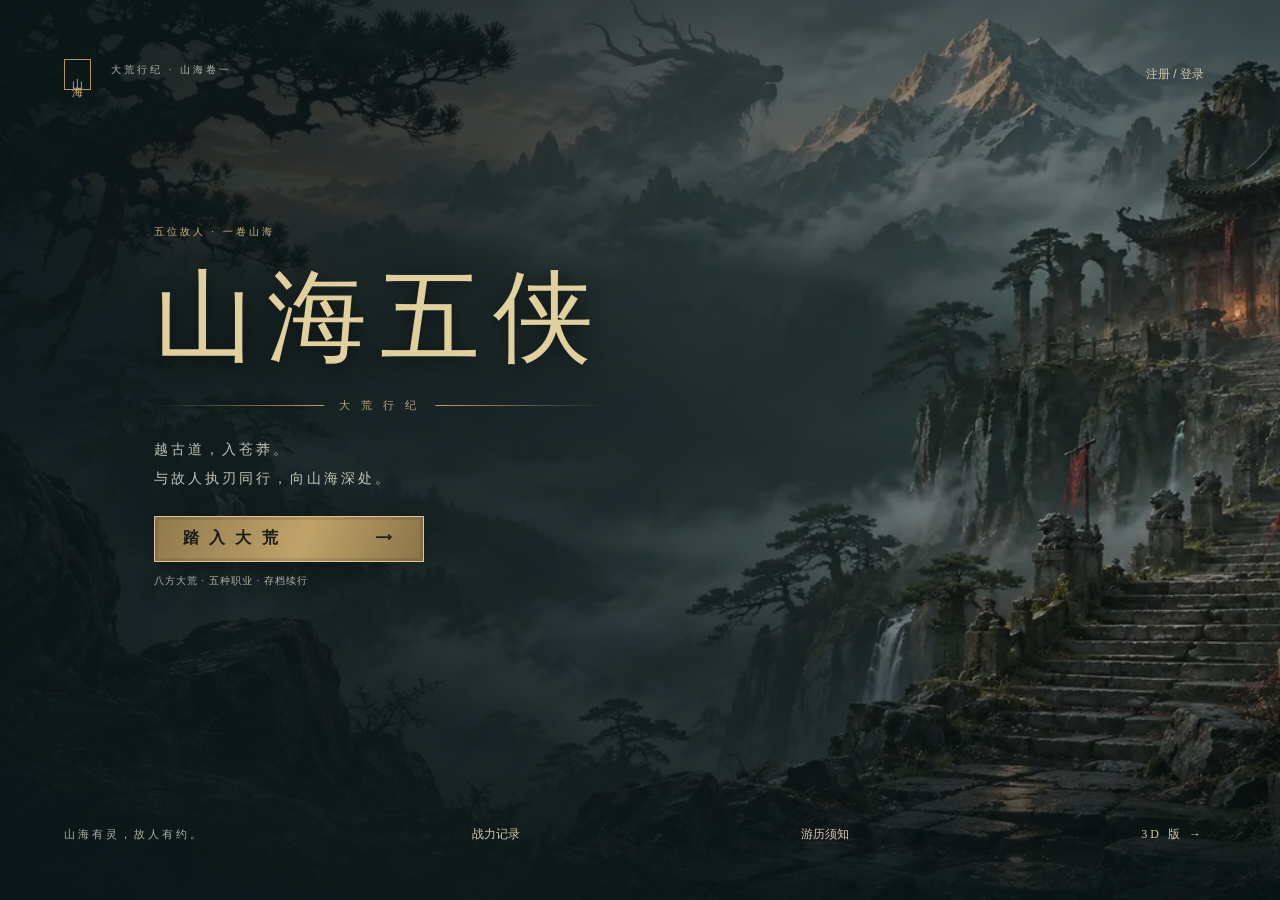
==== commit 47ff2cbe: "deploy: 山海五侠 网页版 静态构建，进度保存在本机浏览器。" ====
--- a/index.html
+++ b/index.html
@@ -1,4 +1,4 @@
-<!doctype html><html lang="zh-CN"><head><meta charset="utf-8"><meta name="viewport" content="width=device-width, initial-scale=1, maximum-scale=1, viewport-fit=cover"><meta name="theme-color" content="#141b1b"><meta name="description" content="山海五侠：五位故人，共赴大荒。写实国风2.5D手机大世界RPG。"><title>山海五侠 · 大荒行纪</title><link rel="icon" href="data:image/svg+xml,%3Csvg xmlns='http://www.w3.org/2000/svg' viewBox='0 0 64 64'%3E%3Crect width='64' height='64' rx='12' fill='%23151d1c'/%3E%3Ctext x='32' y='46' font-size='44' text-anchor='middle' fill='%23cfb580'%3E山%3C/text%3E%3C/svg%3E"><link rel="stylesheet" href="style.css?v=33"><meta property="og:type" content="website"><meta property="og:title" content="山海五侠 · 大荒行纪"><meta property="og:description" content="五位故人，共赴大荒。写实国风 2.5D 手机大世界 RPG —— 五个角色，二十五式技能，八片山海。"><meta property="og:image" content="https://111lego.github.io/lego/assets/title-world.webp"><meta property="og:url" content="https://111lego.github.io/lego/"><meta name="twitter:card" content="summary_large_image"><link rel="canonical" href="https://111lego.github.io/lego/"><link rel="manifest" href="manifest.webmanifest"><meta name="mobile-web-app-capable" content="yes"><meta name="apple-mobile-web-app-capable" content="yes"><meta name="apple-mobile-web-app-status-bar-style" content="black-translucent"><link rel="apple-touch-icon" href="icons/icon-192.png"></head><body>
+<!doctype html><html lang="zh-CN"><head><meta charset="utf-8"><meta name="viewport" content="width=device-width, initial-scale=1, maximum-scale=1, viewport-fit=cover"><meta name="theme-color" content="#141b1b"><meta name="description" content="山海五侠：五位故人，共赴大荒。写实国风2.5D手机大世界RPG。"><title>山海五侠 · 大荒行纪</title><link rel="icon" href="data:image/svg+xml,%3Csvg xmlns='http://www.w3.org/2000/svg' viewBox='0 0 64 64'%3E%3Crect width='64' height='64' rx='12' fill='%23151d1c'/%3E%3Ctext x='32' y='46' font-size='44' text-anchor='middle' fill='%23cfb580'%3E山%3C/text%3E%3C/svg%3E"><link rel="stylesheet" href="style.css?v=38"><meta property="og:type" content="website"><meta property="og:title" content="山海五侠 · 大荒行纪"><meta property="og:description" content="五位故人，共赴大荒。写实国风 2.5D 手机大世界 RPG —— 五个角色，二十五式技能，八片山海。"><meta property="og:image" content="https://111lego.github.io/lego/assets/title-world.webp"><meta property="og:url" content="https://111lego.github.io/lego/"><meta name="twitter:card" content="summary_large_image"><link rel="canonical" href="https://111lego.github.io/lego/"><link rel="manifest" href="manifest.webmanifest"><meta name="mobile-web-app-capable" content="yes"><meta name="apple-mobile-web-app-capable" content="yes"><meta name="apple-mobile-web-app-status-bar-style" content="black-translucent"><link rel="apple-touch-icon" href="icons/icon-192.png"></head><body>
 <canvas id="world" aria-label="山海大世界游戏画面"></canvas>
 <section id="titleScreen" class="screen title-screen"><div class="title-vignette"></div><header class="title-top"><span class="seal">山 海</span><span class="eyebrow">大荒行纪 · 山海卷一</span><button id="accountBtn" class="quiet">注册 / 登录</button></header><div class="title-copy"><p class="eyebrow gold">五位故人 · 一卷山海</p><h1>山海五侠</h1><div class="title-rule"><i></i><span>大 荒 行 纪</span><i></i></div><p class="prologue">越古道，入苍莽。<br>与故人执刃同行，向山海深处。</p><button id="enterWorld" class="primary large">踏 入 大 荒 <span>⟶</span></button><p id="titleProgress" class="fine">八方大荒 · 五种职业 · 存档续行</p></div><footer class="title-footer"><span>山海有灵，故人有约。</span><button id="lbBtn" class="quiet">战力记录</button><button id="titleHelp" class="quiet">游历须知</button><a href="3d.html" class="quiet" style="margin-left:12px;text-decoration:none">3D 版 →</a></footer></section>
 <section id="selectScreen" class="screen select-screen" hidden><header class="selection-head"><button id="selectionBack" class="quiet">← 返回</button><div><p class="eyebrow">CHOOSE YOUR PATH</p><h2>与谁共赴山海</h2></div><span class="fine">五位故人 · 各有所长</span></header><div id="heroCards" class="hero-cards"></div><div class="selection-bottom"><div id="heroSummary"></div><button id="startAdventure" class="primary">启 程 ⟶</button></div></section>
@@ -7,4 +7,4 @@
 <dialog id="authDialog" class="dialog auth-dialog"><button class="close" id="authClose" aria-label="关闭">×</button><p class="eyebrow gold">故人归来</p><h2>山海同行录</h2><p class="muted">账号保存在这台设备的浏览器里，多个账号各自独立存档。</p><div class="auth-tabs"><button id="loginTab" class="active">登录</button><button id="registerTab">注册新账号</button></div><form id="authForm"><label>用户名<input id="username" name="username" autocomplete="username" minlength="2" maxlength="20" required placeholder="2–20位，支持中文"></label><label>密码<input id="password" name="password" type="password" autocomplete="current-password" minlength="8" maxlength="72" required placeholder="至少8位"></label><p id="authError" class="error" role="alert"></p><button id="authSubmit" class="primary" type="submit">登 录</button></form><p class="fine">密码只在本机做 PBKDF2 哈希后保存，不上传任何服务器。<br>换设备或清除浏览器数据后，账号与存档会一起消失。</p></dialog>
 <dialog id="modal" class="dialog game-dialog"><header><div><p class="eyebrow gold">大荒行囊</p><h2 id="modalTitle"></h2></div><button id="modalClose" class="close" aria-label="关闭面板">×</button></header><div id="modalBody" class="modal-body"></div></dialog>
 <input id="importFile" type="file" accept=".json,application/json" hidden>
-<script type="module" src="app.js?v=33"></script></body></html>
+<script type="module" src="app.js?v=38"></script></body></html>
--- a/style.css
+++ b/style.css
@@ -1,4 +1,4 @@
-@font-face{font-family:LocalSerif;src:local('Noto Serif CJK SC'),local('SimSun')}*{box-sizing:border-box} :root{color-scheme:dark;--gold:#d2b781;--muted:#a7ada6;--line:#a494694d;--ink:#111a19;--panel:#131c1bed}html,body{width:100%;height:100%;margin:0;overflow:hidden;background:#131a19;color:#e9e5d8;font-family:'Microsoft YaHei','PingFang SC',sans-serif;overscroll-behavior:none;-webkit-user-select:none;user-select:none}button,input,select{font:inherit}button{color:inherit;cursor:pointer;-webkit-tap-highlight-color:transparent;touch-action:manipulation}button:focus-visible{outline:2px solid var(--gold);outline-offset:3px}button:disabled{opacity:.45;cursor:default}button{border:1px solid var(--line);background:#18221fee}button:hover{border-color:#c9ac72}button:active{filter:brightness(1.2)}[hidden]{display:none!important}#world{position:absolute;inset:0;width:100%;height:100%;touch-action:none}.screen{position:absolute;inset:0;overflow:auto}.title-screen,.select-screen{background:#1d2825 url('assets/title-world.webp?v=33') center/cover no-repeat}.title-vignette{position:absolute;inset:0;background:linear-gradient(90deg,#0b1719ed 0%,#101b1db3 38%,#101b1d05 82%),linear-gradient(0deg,#071315e8,transparent 40%,#08121255)}.title-top,.title-footer{position:absolute;left:max(5vw,env(safe-area-inset-left));right:max(5vw,env(safe-area-inset-right));display:flex;align-items:center;gap:20px}.title-top{top:6vh}.title-top #accountBtn{margin-left:auto}.seal{border:1px solid #b29465;color:#d4b684;padding:9px 5px;font-family:LocalSerif,serif;writing-mode:vertical-rl;font-size:11px;letter-spacing:3px}.eyebrow{font-size:10px;letter-spacing:3px;margin:0 0 10px;color:#b1b9af}.gold{color:var(--gold)}.title-copy{position:absolute;left:12%;top:25%;max-width:70%}h1,h2,h3{font-family:LocalSerif,'Songti SC',serif}h1{font-size:clamp(48px,8vw,100px);font-weight:500;letter-spacing:.13em;margin:12px 0;color:#e1cf9e;text-shadow:0 4px 20px #0008}h2{font-size:25px;font-weight:500;margin:4px 0 15px;letter-spacing:4px}h3{font-size:17px;margin:12px 0;color:var(--gold)}.title-rule{display:flex;align-items:center;gap:15px;width:100%;font-size:11px;letter-spacing:4px;color:#b8a77e}.title-rule i{height:1px;background:linear-gradient(90deg,transparent,#b6a070);flex:1}.title-rule i:last-child{transform:rotate(180deg)}.prologue{font-family:LocalSerif,serif;font-size:14px;color:#c2c5b8;line-height:2.1;letter-spacing:3px;margin:22px 0}.primary{background:linear-gradient(110deg,#90794c,#c0a36a 55%,#8b7447);color:#171c17;border:1px solid #e1c490;min-height:46px;padding:10px 28px;font-weight:600;letter-spacing:3px;box-shadow:inset 0 0 0 3px #282e201f,0 5px 25px #0004}.primary.large{width:270px;display:flex;justify-content:space-between;align-items:center}.fine{font-size:10px;line-height:1.7;color:#b1b5aa;letter-spacing:1px}.title-footer{bottom:5vh;justify-content:space-between;font:11px LocalSerif,serif;color:#aeb2a6;letter-spacing:3px}.quiet{border:0;background:transparent;padding:12px;font-size:12px;color:#d4c8ad}.title-progress{color:var(--muted)}.select-screen{background-image:linear-gradient(#0b1515bd,#0b1515ee),url('assets/title-world.webp');padding:20px max(25px,env(safe-area-inset-left));display:flex;flex-direction:column}.selection-head{display:flex;align-items:center;justify-content:space-between;margin-bottom:12px}.selection-head h2{margin:2px;font-size:24px}.selection-head .eyebrow{margin:0;font-size:9px}.hero-cards{display:flex;gap:10px;flex:1;min-height:160px;max-height:420px;align-self:center;width:min(100%,1100px)}.hero-card{position:relative;flex:1;min-width:0;overflow:hidden;background:linear-gradient(#35403a,#16211f);border:1px solid #6d786249;padding:0;box-shadow:0 10px 30px #0006}.hero-card.active{border-color:#dac18b;box-shadow:0 0 0 2px #ac936b3d,0 10px 30px #0006}.hero-card canvas{position:absolute;width:100%;height:90%;object-fit:cover;inset:0;opacity:.85}.hero-card .card-shade{position:absolute;inset:0;background:linear-gradient(transparent 25%,#101b17f5 95%)}.hero-card .card-name{position:absolute;bottom:10px;left:0;right:0;display:flex;flex-direction:column;align-items:center;gap:4px}.card-name b{font:24px LocalSerif,serif;letter-spacing:6px}.card-name small{color:#c6b990;font-size:10px;letter-spacing:2px}.card-level{position:absolute;top:10px;left:10px;font-size:10px;color:#dfd9c6;border:1px solid #a4906644;background:#15201bd9;padding:4px}.selection-bottom{display:flex;align-items:center;justify-content:space-between;width:min(100%,1100px);align-self:center;padding-top:13px;gap:20px}.selection-bottom .primary{min-width:150px}#heroSummary b{font-size:13px;color:var(--gold)}#heroSummary p{font-size:11px;margin:5px 0;color:#b5bbaa}.vignette{position:absolute;inset:0;pointer-events:none;box-shadow:inset 0 0 180px #050e1490}#gameHUD{position:absolute;inset:0;pointer-events:none;padding:env(safe-area-inset-top) env(safe-area-inset-right) env(safe-area-inset-bottom) env(safe-area-inset-left);text-shadow:0 2px 3px #000}#gameHUD button,#gameHUD .joystick{pointer-events:auto} .player-panel{position:absolute;top:max(12px,env(safe-area-inset-top));left:max(15px,env(safe-area-inset-left));display:flex;gap:8px;align-items:center;background:linear-gradient(90deg,#071511b8,#08151200);padding:3px 14px 6px 0}.player-panel canvas{width:48px;height:56px;border:1px solid #d0b78288;clip-path:polygon(12% 0,88% 0,100% 12%,100% 88%,88% 100%,12% 100%,0 88%,0 12%)}.player-details{width:150px}.player-name{display:flex;justify-content:space-between;font-size:12px;margin-bottom:5px}.player-name b{font-family:LocalSerif,serif;letter-spacing:3px}.player-name span{font-size:10px;color:#d3bd88}.bar{position:relative;background:#101412d9;border:1px solid #b9b48a44;height:10px;overflow:hidden;margin:3px 0}.bar i{display:block;height:100%;transition:width .15s;width:100%;box-shadow:inset 0 2px 4px #ffffff20}.bar span{position:absolute;inset:0;font-size:8px;text-align:center;line-height:9px}.health i{background:linear-gradient(90deg,#6b302d,#b25b49)}.mana i{background:linear-gradient(90deg,#294a68,#558ba4)}#powerText{font-size:8px;color:#c7c9b7}.region-panel{position:absolute;top:max(15px,env(safe-area-inset-top));left:50%;transform:translateX(-50%);text-align:center;display:flex;flex-direction:column;gap:5px}.region-panel b{font:20px LocalSerif,serif;letter-spacing:5px;color:#ead8b0}.region-panel small{font-size:8px;letter-spacing:2px;color:#c0c2af}.region-line{width:80px;height:1px;background:linear-gradient(90deg,transparent,#bba77a,transparent);margin:auto}.map-panel{position:absolute;right:max(16px,env(safe-area-inset-right));top:max(10px,env(safe-area-inset-top));display:flex;align-items:flex-start;gap:5px}.map-panel #mapBtn{padding:3px;background:#10201bc2;border:1px solid #b09e6e66;display:flex;flex-direction:column;align-items:center;position:relative}.map-panel canvas{width:110px;height:66px;opacity:.88}.map-panel span{font-size:8px;color:#cabd94;padding:3px 0}.map-panel i{font-size:10px;font-style:normal}.gear-btn{height:32px;width:32px;background:#13231dbf;font-size:12px}.quest-tracker{position:absolute;top:95px;left:max(18px,env(safe-area-inset-left));text-align:left;width:160px;background:linear-gradient(90deg,#0b1919bc,#0b191900);border:0;border-left:2px solid #b39e6e66;padding:5px 8px;display:flex;flex-direction:column;gap:5px;font-size:10px}.quest-tracker span{font-size:10px;letter-spacing:2px}.quest-tracker i{float:right;font-style:normal}.quest-tracker b{font-weight:400;font-size:10px}.quest-tracker small{font-size:8px;color:#bfc4b1}.target-panel{position:absolute;top:78px;left:50%;transform:translateX(-50%);width:210px;text-align:center}.target-panel b{font-size:10px;color:#e5c9a1}.target-panel .bar{height:6px}.enemy i{background:linear-gradient(90deg,#68372a,#a86647)}.joystick{position:absolute;bottom:max(40px,calc(env(safe-area-inset-bottom) + 20px));left:max(42px,calc(env(safe-area-inset-left) + 15px));width:112px;height:112px;touch-action:none;border-radius:50%;border:1px solid #c8d1b638;background:radial-gradient(#1f302e05,#0c181c38);box-shadow:inset 0 0 20px #0002}.joystick-ring{position:absolute;inset:12px;border:1px solid #d9e0bc18;border-radius:50%}.joystick:before,.joystick:after{content:'';position:absolute;background:#c4b47c45}.joystick:before{width:1px;height:10px;top:4px;left:50%}.joystick:after{height:1px;width:10px;left:4px;top:50%}.joystick span{position:absolute;left:50%;top:50%;width:44px;height:44px;margin:-22px;border:1px solid #c9c39d6b;border-radius:50%;background:radial-gradient(circle at 35% 30%,#88917c80,#273c36b8);box-shadow:0 4px 10px #0005;pointer-events:none}.control-hint{position:absolute;bottom:25px;left:52px;font-size:8px;letter-spacing:2px;color:#c2c9b082}.combat-controls{position:absolute;right:max(18px,env(safe-area-inset-right));bottom:max(28px,env(safe-area-inset-bottom));width:230px;height:225px;pointer-events:none}.combat-controls button{touch-action:none}.attack-button{position:absolute;right:16px;bottom:12px;width:80px;height:80px;border-radius:50%;background:radial-gradient(circle at 35% 25%,#8b8254,#2d3c31 75%);border:2px solid #cdb4788a;box-shadow:0 0 0 4px #13231c7a,inset 0 0 0 3px #0e1d1a66;display:flex;align-items:center;justify-content:center;flex-direction:column}.attack-button span{font:30px LocalSerif,serif;color:#f1dcae}.attack-button small{font-size:8px;color:#c6b78d}.skill-button{position:absolute;width:52px;height:52px;border-radius:50%;border:1px solid #aeaa817d;background:radial-gradient(circle at 40% 30%,#46584cbf,#132520f2);box-shadow:inset 0 0 0 3px #0c1919a6,0 3px 12px #0005;padding:0;overflow:hidden}.skill-button .glyph{font:24px LocalSerif,serif;color:#ead5a4;display:block;margin-top:1px}.skill-button .skill-name{font-size:7px;position:absolute;bottom:5px;left:0;right:0;color:#d3d2b8}.skill-button:nth-child(1){right:116px;bottom:5px}.skill-button:nth-child(2){right:150px;bottom:65px}.skill-button:nth-child(3){right:129px;bottom:126px}.skill-button:nth-child(4){right:69px;bottom:158px}.skill-button:nth-child(5){right:8px;bottom:128px;border-color:#d1b57e}.skill-button .cooldown{position:absolute;inset:0;display:flex;align-items:center;justify-content:center;font-size:17px;background:#091315c9;color:#ead7ac;font-family:serif}.skill-button.no-mana{filter:saturate(.1);opacity:.65}.auto-button{position:absolute;right:8px;bottom:99px;font-size:9px;border-radius:14px;padding:5px 9px;background:#10221bab}.auto-button.active{border-color:var(--gold);color:var(--gold);background:#4c4b2eaa}.bottom-menu{position:absolute;bottom:25px;left:50%;transform:translateX(-50%);display:flex;gap:7px}.bottom-menu button{width:40px;height:47px;display:flex;flex-direction:column;gap:3px;align-items:center;justify-content:center;font-size:8px;background:#0c1e1ab8;border:1px solid #9a9b744d}.bottom-menu button span{font:17px LocalSerif,serif;color:#d3c39a}.experience{position:absolute;bottom:0;left:0;right:0;height:10px;background:#091410d9;border-top:1px solid #cfc09b44}.experience i{display:block;height:100%;background:linear-gradient(90deg,#6d7243,#b7b87d)}.experience span{position:absolute;inset:0;text-align:center;font-size:7px;line-height:9px;color:#e1dcc9}.sync-state{position:absolute;bottom:12px;left:50%;transform:translateX(-50%);font-size:7px;color:#b6c2a799;white-space:nowrap}.portrait-hint{display:none}.direction-hint{position:absolute;top:128px;left:50%;transform:translateX(-50%);font-size:10px;color:#e6d5a5;border:1px solid #b7a57655;padding:6px 12px;background:#12231bc4}.toasts{position:fixed;pointer-events:none;left:50%;top:32%;transform:translateX(-50%);display:flex;flex-direction:column;gap:6px;z-index:20;align-items:center;max-width:80%}.toast{padding:8px 22px;border:1px solid #c5ae6e4d;background:linear-gradient(90deg,#0e2019aa,#172e22ed,#0e2019aa);font-size:11px;color:#e2d5b5;text-align:center;animation:appear .25s ease;white-space:normal}.toast.level,.toast.boss{color:#f3d596;border-color:#d0a765}.toast.death{color:#e4ac9c}.dialog{background:linear-gradient(145deg,#23312d,#111b1a 65%);color:#e1dfd0;border:1px solid #a8966966;box-shadow:0 20px 120px #000b;max-width:95vw;padding:24px;outline:none}.dialog::backdrop{background:#050e11b8;backdrop-filter:blur(5px)}.auth-dialog{width:390px;max-height:92dvh}.auth-dialog h2{margin:7px 0;font-size:28px}.muted{font-size:12px;color:#aeb7a8;line-height:1.8}.close{position:absolute;right:10px;top:8px;border:0;background:transparent;color:#b9bba9;font-size:26px;width:40px;height:40px}.auth-tabs{display:flex;border-bottom:1px solid var(--line);margin:18px 0}.auth-tabs button{border:0;background:none;padding:10px 5px;flex:1;color:#909f95;font-size:13px}.auth-tabs .active{color:var(--gold);border-bottom:2px solid var(--gold)}label{display:block;font-size:11px;color:#c5c8b9;letter-spacing:1px;margin:12px 0}input,select{width:100%;display:block;margin-top:8px;padding:11px 12px;border:1px solid #9f9d7655;background:#0d1b17a8;color:#e6e1d3;outline:0;border-radius:0;font-size:14px;user-select:text}input:focus{border-color:var(--gold)}.auth-dialog .primary{width:100%}.error{color:#e6aa94;font-size:11px;min-height:15px;margin:10px 0}.game-dialog{width:min(760px,92vw);max-height:88dvh;padding:0}.game-dialog>header{position:relative;padding:17px 22px 12px;border-bottom:1px solid var(--line)}.game-dialog h2{margin:0;font-size:22px}.game-dialog .eyebrow{font-size:8px}.modal-body{padding:16px 22px 22px;overflow:auto;max-height:calc(88dvh - 83px);font-size:12px}.modal-body button{padding:8px 12px;min-height:35px;font-size:11px}.modal-body p{line-height:1.8}.zone-grid{display:grid;grid-template-columns:repeat(4,1fr);gap:8px}.zone-card{border:1px solid #8e9a7855;padding:10px;background:linear-gradient(130deg,#33443c90,#14251c88);min-height:130px}.zone-card.locked{filter:saturate(.4);opacity:.72}.zone-card strong{font-family:LocalSerif,serif;color:var(--gold);font-size:15px;display:block}.zone-card small{display:block;font-size:9px;margin:7px 0;color:#b1bbaa}.zone-card button{font-size:10px;padding:6px!important;width:100%}.world-map{width:100%;max-height:230px;object-fit:contain;background:#10221b;margin-bottom:12px;border:1px solid var(--line)}.toolbar{display:flex;gap:8px;align-items:center;justify-content:space-between;flex-wrap:wrap;margin:8px 0 15px}.toolbar span{color:var(--gold)}.bag-grid{display:grid;grid-template-columns:repeat(3,1fr);gap:8px}.item-card,.gear-card,.quest-card,.skill-detail{padding:12px;border:1px solid #9fa17c40;background:#0e201b80}.item-card b{display:block;font-size:12px}.item-card small{display:block;color:#b2b9a8;font-size:10px;line-height:1.8;margin:6px 0}.item-card button{font-size:10px!important;padding:6px 10px!important}.gear-grid{display:grid;grid-template-columns:repeat(2,1fr);gap:9px}.gear-card h3{margin:0 0 7px;font-size:14px}.gear-card p{font-size:11px;color:#bbc2b0}.stats-row{display:flex;gap:15px;flex-wrap:wrap;padding:12px 0;color:var(--gold)}.skill-detail{margin-top:7px;display:flex;align-items:center;gap:15px}.skill-detail i{font:25px LocalSerif,serif;color:var(--gold);font-style:normal;width:35px;text-align:center}.skill-detail p{margin:4px 0;font-size:10px;color:#adb6a4}.skill-detail b{font-size:12px}.quest-card{margin:8px 0}.quest-card h3{margin:0}.quest-card p{font-size:11px;color:#b6c0ad;margin:6px 0}.journal-grid{display:grid;grid-template-columns:repeat(4,1fr);gap:8px}.journal-item{border:1px solid #87937335;background:#11221c8c;text-align:center;padding:8px}.journal-item canvas{width:100%;height:85px;object-fit:contain}.journal-item small{display:block;font-size:9px;color:#a8b5a3;margin:5px}.settings-buttons{display:flex;gap:8px;flex-wrap:wrap}a{color:#d8c292}button.danger{border-color:#ad76644d;color:#d0a396}@keyframes appear{from{transform:translateY(5px);opacity:0}to{transform:translateY(0);opacity:1}}
+@font-face{font-family:LocalSerif;src:local('Noto Serif CJK SC'),local('SimSun')}*{box-sizing:border-box} :root{color-scheme:dark;--gold:#d2b781;--muted:#a7ada6;--line:#a494694d;--ink:#111a19;--panel:#131c1bed}html,body{width:100%;height:100%;margin:0;overflow:hidden;background:#131a19;color:#e9e5d8;font-family:'Microsoft YaHei','PingFang SC',sans-serif;overscroll-behavior:none;-webkit-user-select:none;user-select:none}button,input,select{font:inherit}button{color:inherit;cursor:pointer;-webkit-tap-highlight-color:transparent;touch-action:manipulation}button:focus-visible{outline:2px solid var(--gold);outline-offset:3px}button:disabled{opacity:.45;cursor:default}button{border:1px solid var(--line);background:#18221fee}button:hover{border-color:#c9ac72}button:active{filter:brightness(1.2)}[hidden]{display:none!important}#world{position:absolute;inset:0;width:100%;height:100%;touch-action:none}.screen{position:absolute;inset:0;overflow:auto}.title-screen,.select-screen{background:#1d2825 url('assets/title-world.webp?v=38') center/cover no-repeat}.title-vignette{position:absolute;inset:0;background:linear-gradient(90deg,#0b1719ed 0%,#101b1db3 38%,#101b1d05 82%),linear-gradient(0deg,#071315e8,transparent 40%,#08121255)}.title-top,.title-footer{position:absolute;left:max(5vw,env(safe-area-inset-left));right:max(5vw,env(safe-area-inset-right));display:flex;align-items:center;gap:20px}.title-top{top:6vh}.title-top #accountBtn{margin-left:auto}.seal{border:1px solid #b29465;color:#d4b684;padding:9px 5px;font-family:LocalSerif,serif;writing-mode:vertical-rl;font-size:11px;letter-spacing:3px}.eyebrow{font-size:10px;letter-spacing:3px;margin:0 0 10px;color:#b1b9af}.gold{color:var(--gold)}.title-copy{position:absolute;left:12%;top:25%;max-width:70%}h1,h2,h3{font-family:LocalSerif,'Songti SC',serif}h1{font-size:clamp(48px,8vw,100px);font-weight:500;letter-spacing:.13em;margin:12px 0;color:#e1cf9e;text-shadow:0 4px 20px #0008}h2{font-size:25px;font-weight:500;margin:4px 0 15px;letter-spacing:4px}h3{font-size:17px;margin:12px 0;color:var(--gold)}.title-rule{display:flex;align-items:center;gap:15px;width:100%;font-size:11px;letter-spacing:4px;color:#b8a77e}.title-rule i{height:1px;background:linear-gradient(90deg,transparent,#b6a070);flex:1}.title-rule i:last-child{transform:rotate(180deg)}.prologue{font-family:LocalSerif,serif;font-size:14px;color:#c2c5b8;line-height:2.1;letter-spacing:3px;margin:22px 0}.primary{background:linear-gradient(110deg,#90794c,#c0a36a 55%,#8b7447);color:#171c17;border:1px solid #e1c490;min-height:46px;padding:10px 28px;font-weight:600;letter-spacing:3px;box-shadow:inset 0 0 0 3px #282e201f,0 5px 25px #0004}.primary.large{width:270px;display:flex;justify-content:space-between;align-items:center}.fine{font-size:10px;line-height:1.7;color:#b1b5aa;letter-spacing:1px}.title-footer{bottom:5vh;justify-content:space-between;font:11px LocalSerif,serif;color:#aeb2a6;letter-spacing:3px}.quiet{border:0;background:transparent;padding:12px;font-size:12px;color:#d4c8ad}.title-progress{color:var(--muted)}.select-screen{background-image:linear-gradient(#0b1515bd,#0b1515ee),url('assets/title-world.webp');padding:20px max(25px,env(safe-area-inset-left));display:flex;flex-direction:column}.selection-head{display:flex;align-items:center;justify-content:space-between;margin-bottom:12px}.selection-head h2{margin:2px;font-size:24px}.selection-head .eyebrow{margin:0;font-size:9px}.hero-cards{display:flex;gap:10px;flex:1;min-height:160px;max-height:420px;align-self:center;width:min(100%,1100px)}.hero-card{position:relative;flex:1;min-width:0;overflow:hidden;background:linear-gradient(#35403a,#16211f);border:1px solid #6d786249;padding:0;box-shadow:0 10px 30px #0006}.hero-card.active{border-color:#dac18b;box-shadow:0 0 0 2px #ac936b3d,0 10px 30px #0006}.hero-card canvas{position:absolute;width:100%;height:90%;object-fit:cover;inset:0;opacity:.85}.hero-card .card-shade{position:absolute;inset:0;background:linear-gradient(transparent 25%,#101b17f5 95%)}.hero-card .card-name{position:absolute;bottom:10px;left:0;right:0;display:flex;flex-direction:column;align-items:center;gap:4px}.card-name b{font:24px LocalSerif,serif;letter-spacing:6px}.card-name small{color:#c6b990;font-size:10px;letter-spacing:2px}.card-level{position:absolute;top:10px;left:10px;font-size:10px;color:#dfd9c6;border:1px solid #a4906644;background:#15201bd9;padding:4px}.selection-bottom{display:flex;align-items:center;justify-content:space-between;width:min(100%,1100px);align-self:center;padding-top:13px;gap:20px}.selection-bottom .primary{min-width:150px}#heroSummary b{font-size:13px;color:var(--gold)}#heroSummary p{font-size:11px;margin:5px 0;color:#b5bbaa}.vignette{position:absolute;inset:0;pointer-events:none;box-shadow:inset 0 0 180px #050e1490}#gameHUD{position:absolute;inset:0;pointer-events:none;padding:env(safe-area-inset-top) env(safe-area-inset-right) env(safe-area-inset-bottom) env(safe-area-inset-left);text-shadow:0 2px 3px #000}#gameHUD button,#gameHUD .joystick{pointer-events:auto} .player-panel{position:absolute;top:max(12px,env(safe-area-inset-top));left:max(15px,env(safe-area-inset-left));display:flex;gap:8px;align-items:center;background:linear-gradient(90deg,#071511b8,#08151200);padding:3px 14px 6px 0}.player-panel canvas{width:48px;height:56px;border:1px solid #d0b78288;clip-path:polygon(12% 0,88% 0,100% 12%,100% 88%,88% 100%,12% 100%,0 88%,0 12%)}.player-details{width:150px}.player-name{display:flex;justify-content:space-between;font-size:12px;margin-bottom:5px}.player-name b{font-family:LocalSerif,serif;letter-spacing:3px}.player-name span{font-size:10px;color:#d3bd88}.bar{position:relative;background:#101412d9;border:1px solid #b9b48a44;height:10px;overflow:hidden;margin:3px 0}.bar i{display:block;height:100%;transition:width .15s;width:100%;box-shadow:inset 0 2px 4px #ffffff20}.bar span{position:absolute;inset:0;font-size:8px;text-align:center;line-height:9px}.health i{background:linear-gradient(90deg,#6b302d,#b25b49)}.mana i{background:linear-gradient(90deg,#294a68,#558ba4)}#powerText{font-size:8px;color:#c7c9b7}.region-panel{position:absolute;top:max(15px,env(safe-area-inset-top));left:50%;transform:translateX(-50%);text-align:center;display:flex;flex-direction:column;gap:5px}.region-panel b{font:20px LocalSerif,serif;letter-spacing:5px;color:#ead8b0}.region-panel small{font-size:8px;letter-spacing:2px;color:#c0c2af}.region-line{width:80px;height:1px;background:linear-gradient(90deg,transparent,#bba77a,transparent);margin:auto}.map-panel{position:absolute;right:max(16px,env(safe-area-inset-right));top:max(10px,env(safe-area-inset-top));display:flex;align-items:flex-start;gap:5px}.map-panel #mapBtn{padding:3px;background:#10201bc2;border:1px solid #b09e6e66;display:flex;flex-direction:column;align-items:center;position:relative}.map-panel canvas{width:110px;height:66px;opacity:.88}.map-panel span{font-size:8px;color:#cabd94;padding:3px 0}.map-panel i{font-size:10px;font-style:normal}.gear-btn{height:32px;width:32px;background:#13231dbf;font-size:12px}.quest-tracker{position:absolute;top:95px;left:max(18px,env(safe-area-inset-left));text-align:left;width:160px;background:linear-gradient(90deg,#0b1919bc,#0b191900);border:0;border-left:2px solid #b39e6e66;padding:5px 8px;display:flex;flex-direction:column;gap:5px;font-size:10px}.quest-tracker span{font-size:10px;letter-spacing:2px}.quest-tracker i{float:right;font-style:normal}.quest-tracker b{font-weight:400;font-size:10px}.quest-tracker small{font-size:8px;color:#bfc4b1}.target-panel{position:absolute;top:78px;left:50%;transform:translateX(-50%);width:210px;text-align:center}.target-panel b{font-size:10px;color:#e5c9a1}.target-panel .bar{height:6px}.enemy i{background:linear-gradient(90deg,#68372a,#a86647)}.joystick{position:absolute;bottom:max(40px,calc(env(safe-area-inset-bottom) + 20px));left:max(42px,calc(env(safe-area-inset-left) + 15px));width:112px;height:112px;touch-action:none;border-radius:50%;border:1px solid #c8d1b638;background:radial-gradient(#1f302e05,#0c181c38);box-shadow:inset 0 0 20px #0002}.joystick-ring{position:absolute;inset:12px;border:1px solid #d9e0bc18;border-radius:50%}.joystick:before,.joystick:after{content:'';position:absolute;background:#c4b47c45}.joystick:before{width:1px;height:10px;top:4px;left:50%}.joystick:after{height:1px;width:10px;left:4px;top:50%}.joystick span{position:absolute;left:50%;top:50%;width:44px;height:44px;margin:-22px;border:1px solid #c9c39d6b;border-radius:50%;background:radial-gradient(circle at 35% 30%,#88917c80,#273c36b8);box-shadow:0 4px 10px #0005;pointer-events:none}.control-hint{position:absolute;bottom:25px;left:52px;font-size:8px;letter-spacing:2px;color:#c2c9b082}.combat-controls{position:absolute;right:max(18px,env(safe-area-inset-right));bottom:max(28px,env(safe-area-inset-bottom));width:230px;height:225px;pointer-events:none}.combat-controls button{touch-action:none}.attack-button{position:absolute;right:16px;bottom:12px;width:80px;height:80px;border-radius:50%;background:radial-gradient(circle at 35% 25%,#8b8254,#2d3c31 75%);border:2px solid #cdb4788a;box-shadow:0 0 0 4px #13231c7a,inset 0 0 0 3px #0e1d1a66;display:flex;align-items:center;justify-content:center;flex-direction:column}.attack-button span{font:30px LocalSerif,serif;color:#f1dcae}.attack-button small{font-size:8px;color:#c6b78d}.skill-button{position:absolute;width:52px;height:52px;border-radius:50%;border:1px solid #aeaa817d;background:radial-gradient(circle at 40% 30%,#46584cbf,#132520f2);box-shadow:inset 0 0 0 3px #0c1919a6,0 3px 12px #0005;padding:0;overflow:hidden}.skill-button .glyph{font:24px LocalSerif,serif;color:#ead5a4;display:block;margin-top:1px}.skill-button .skill-name{font-size:7px;position:absolute;bottom:5px;left:0;right:0;color:#d3d2b8}.skill-button:nth-child(1){right:116px;bottom:5px}.skill-button:nth-child(2){right:150px;bottom:65px}.skill-button:nth-child(3){right:129px;bottom:126px}.skill-button:nth-child(4){right:69px;bottom:158px}.skill-button:nth-child(5){right:8px;bottom:128px;border-color:#d1b57e}.skill-button .cooldown{position:absolute;inset:0;display:flex;align-items:center;justify-content:center;font-size:17px;background:#091315c9;color:#ead7ac;font-family:serif}.skill-button.no-mana{filter:saturate(.1);opacity:.65}.auto-button{position:absolute;right:8px;bottom:99px;font-size:9px;border-radius:14px;padding:5px 9px;background:#10221bab}.auto-button.active{border-color:var(--gold);color:var(--gold);background:#4c4b2eaa}.bottom-menu{position:absolute;bottom:25px;left:50%;transform:translateX(-50%);display:flex;gap:7px}.bottom-menu button{width:40px;height:47px;display:flex;flex-direction:column;gap:3px;align-items:center;justify-content:center;font-size:8px;background:#0c1e1ab8;border:1px solid #9a9b744d}.bottom-menu button span{font:17px LocalSerif,serif;color:#d3c39a}.experience{position:absolute;bottom:0;left:0;right:0;height:10px;background:#091410d9;border-top:1px solid #cfc09b44}.experience i{display:block;height:100%;background:linear-gradient(90deg,#6d7243,#b7b87d)}.experience span{position:absolute;inset:0;text-align:center;font-size:7px;line-height:9px;color:#e1dcc9}.sync-state{position:absolute;bottom:12px;left:50%;transform:translateX(-50%);font-size:7px;color:#b6c2a799;white-space:nowrap}.portrait-hint{display:none}.direction-hint{position:absolute;top:128px;left:50%;transform:translateX(-50%);font-size:10px;color:#e6d5a5;border:1px solid #b7a57655;padding:6px 12px;background:#12231bc4}.toasts{position:fixed;pointer-events:none;left:50%;top:32%;transform:translateX(-50%);display:flex;flex-direction:column;gap:6px;z-index:20;align-items:center;max-width:80%}.toast{padding:8px 22px;border:1px solid #c5ae6e4d;background:linear-gradient(90deg,#0e2019aa,#172e22ed,#0e2019aa);font-size:11px;color:#e2d5b5;text-align:center;animation:appear .25s ease;white-space:normal}.toast.level,.toast.boss{color:#f3d596;border-color:#d0a765}.toast.death{color:#e4ac9c}.dialog{background:linear-gradient(145deg,#23312d,#111b1a 65%);color:#e1dfd0;border:1px solid #a8966966;box-shadow:0 20px 120px #000b;max-width:95vw;padding:24px;outline:none}.dialog::backdrop{background:#050e11b8;backdrop-filter:blur(5px)}.auth-dialog{width:390px;max-height:92dvh}.auth-dialog h2{margin:7px 0;font-size:28px}.muted{font-size:12px;color:#aeb7a8;line-height:1.8}.close{position:absolute;right:10px;top:8px;border:0;background:transparent;color:#b9bba9;font-size:26px;width:40px;height:40px}.auth-tabs{display:flex;border-bottom:1px solid var(--line);margin:18px 0}.auth-tabs button{border:0;background:none;padding:10px 5px;flex:1;color:#909f95;font-size:13px}.auth-tabs .active{color:var(--gold);border-bottom:2px solid var(--gold)}label{display:block;font-size:11px;color:#c5c8b9;letter-spacing:1px;margin:12px 0}input,select{width:100%;display:block;margin-top:8px;padding:11px 12px;border:1px solid #9f9d7655;background:#0d1b17a8;color:#e6e1d3;outline:0;border-radius:0;font-size:14px;user-select:text}input:focus{border-color:var(--gold)}.auth-dialog .primary{width:100%}.error{color:#e6aa94;font-size:11px;min-height:15px;margin:10px 0}.game-dialog{width:min(760px,92vw);max-height:88dvh;padding:0}.game-dialog>header{position:relative;padding:17px 22px 12px;border-bottom:1px solid var(--line)}.game-dialog h2{margin:0;font-size:22px}.game-dialog .eyebrow{font-size:8px}.modal-body{padding:16px 22px 22px;overflow:auto;max-height:calc(88dvh - 83px);font-size:12px}.modal-body button{padding:8px 12px;min-height:35px;font-size:11px}.modal-body p{line-height:1.8}.zone-grid{display:grid;grid-template-columns:repeat(4,1fr);gap:8px}.zone-card{border:1px solid #8e9a7855;padding:10px;background:linear-gradient(130deg,#33443c90,#14251c88);min-height:130px}.zone-card.locked{filter:saturate(.4);opacity:.72}.zone-card strong{font-family:LocalSerif,serif;color:var(--gold);font-size:15px;display:block}.zone-card small{display:block;font-size:9px;margin:7px 0;color:#b1bbaa}.zone-card button{font-size:10px;padding:6px!important;width:100%}.world-map{width:100%;max-height:230px;object-fit:contain;background:#10221b;margin-bottom:12px;border:1px solid var(--line)}.toolbar{display:flex;gap:8px;align-items:center;justify-content:space-between;flex-wrap:wrap;margin:8px 0 15px}.toolbar span{color:var(--gold)}.bag-grid{display:grid;grid-template-columns:repeat(3,1fr);gap:8px}.item-card,.gear-card,.quest-card,.skill-detail{padding:12px;border:1px solid #9fa17c40;background:#0e201b80}.item-card b{display:block;font-size:12px}.item-card small{display:block;color:#b2b9a8;font-size:10px;line-height:1.8;margin:6px 0}.item-card button{font-size:10px!important;padding:6px 10px!important}.gear-grid{display:grid;grid-template-columns:repeat(2,1fr);gap:9px}.gear-card h3{margin:0 0 7px;font-size:14px}.gear-card p{font-size:11px;color:#bbc2b0}.stats-row{display:flex;gap:15px;flex-wrap:wrap;padding:12px 0;color:var(--gold)}.skill-detail{margin-top:7px;display:flex;align-items:center;gap:15px}.skill-detail i{font:25px LocalSerif,serif;color:var(--gold);font-style:normal;width:35px;text-align:center}.skill-detail p{margin:4px 0;font-size:10px;color:#adb6a4}.skill-detail b{font-size:12px}.quest-card{margin:8px 0}.quest-card h3{margin:0}.quest-card p{font-size:11px;color:#b6c0ad;margin:6px 0}.journal-grid{display:grid;grid-template-columns:repeat(4,1fr);gap:8px}.journal-item{border:1px solid #87937335;background:#11221c8c;text-align:center;padding:8px}.journal-item canvas{width:100%;height:85px;object-fit:contain}.journal-item small{display:block;font-size:9px;color:#a8b5a3;margin:5px}.settings-buttons{display:flex;gap:8px;flex-wrap:wrap}a{color:#d8c292}button.danger{border-color:#ad76644d;color:#d0a396}@keyframes appear{from{transform:translateY(5px);opacity:0}to{transform:translateY(0);opacity:1}}
 @media(max-height:450px){.title-top{top:5vh}.title-copy{top:23%;left:11%}h1{font-size:55px;margin:5px 0}.prologue{font-size:11px;margin:12px 0;line-height:1.8}.title-copy .eyebrow{font-size:8px}.title-rule{font-size:9px}.primary.large{min-height:40px;padding:8px 20px;width:235px}.title-copy .fine{font-size:8px}.title-footer{bottom:3vh}.selection-head{margin-bottom:8px}.selection-head h2{font-size:20px}.select-screen{padding:10px 22px}.selection-bottom{padding-top:8px}.selection-head .fine{font-size:8px}.selection-bottom .primary{min-height:40px}.card-name b{font-size:20px}.dialog{padding:18px}.auth-dialog h2{font-size:22px}.auth-dialog .muted{font-size:10px;margin:5px 0}.auth-tabs{margin:8px 0}.auth-tabs button{padding:7px}label{margin:7px 0;font-size:10px}input{margin-top:5px;padding:8px}.auth-dialog .fine{font-size:8px;margin-bottom:0}.auth-dialog .primary{min-height:36px;padding:7px}.auth-dialog{max-height:97dvh}.game-dialog{padding:0}.region-panel b{font-size:17px}.map-panel canvas{width:90px;height:54px}.combat-controls{transform:scale(.86);transform-origin:bottom right;bottom:20px;right:12px}.joystick{width:100px;height:100px;bottom:35px;left:30px}.control-hint{left:35px;bottom:20px}.bottom-menu{bottom:23px;gap:5px}.bottom-menu button{width:36px;height:42px}.player-details{width:135px}.player-panel canvas{width:42px;height:50px}.quest-tracker{top:83px;width:145px}.target-panel{top:68px}.zone-card{min-height:115px;padding:8px}.modal-body{padding:12px 18px 18px}}
 @media(orientation:portrait){.title-vignette{background:linear-gradient(90deg,#0b1719de,#0b171922),linear-gradient(0deg,#071315f2,transparent 80%)}.title-copy{left:9%;top:32%;max-width:85%}h1{font-size:clamp(40px,12vw,65px)}.title-top{left:7%;right:5%;gap:12px}.title-top .eyebrow{font-size:8px;letter-spacing:1px}.title-footer{left:7%;right:5%;font-size:9px}.selection-head{flex-wrap:wrap;gap:8px}.selection-head h2{font-size:21px}.selection-head>.fine{display:none}.hero-cards{display:grid;grid-template-columns:repeat(3,1fr);grid-auto-rows:minmax(150px,1fr);max-height:none;gap:8px;min-height:0}.hero-card{min-height:150px}.hero-card .card-name{bottom:10px}.card-name b{font-size:22px}.card-name small{font-size:8px}.selection-bottom{align-items:stretch;flex-direction:column;gap:8px;padding-top:15px}.selection-bottom p{font-size:10px!important}.selection-bottom .primary{min-height:45px}.select-screen{padding:18px}.player-panel{top:max(14px,env(safe-area-inset-top));left:12px;padding-right:0}.player-details{width:139px}.player-panel canvas{width:43px;height:53px}.region-panel{top:95px;left:50%;white-space:nowrap}.region-panel b{font-size:18px}.map-panel{right:10px;top:max(12px,env(safe-area-inset-top));gap:3px}.map-panel canvas{width:82px;height:48px}.gear-btn{width:25px;height:28px}.quest-tracker{top:148px;left:12px;width:155px}.target-panel{top:225px;width:190px}.combat-controls{right:10px;bottom:92px;transform:scale(.88);transform-origin:bottom right}.joystick{bottom:110px;left:18px;width:100px;height:100px}.control-hint{bottom:91px;left:24px}.bottom-menu{bottom:29px;gap:14px}.bottom-menu button{width:42px;height:44px}.sync-state{bottom:14px}.portrait-hint{display:block;position:absolute;bottom:78px;left:50%;transform:translateX(-50%);font-size:8px;color:#b2bba28c;white-space:nowrap}.zone-grid{grid-template-columns:repeat(2,1fr)}.bag-grid{grid-template-columns:repeat(2,1fr)}.journal-grid{grid-template-columns:repeat(3,1fr)}.gear-grid{grid-template-columns:1fr}.direction-hint{top:199px}.dialog{max-width:94vw}.game-dialog{width:94vw}.modal-body{padding:12px 15px 18px}.toasts{top:40%;max-width:90%}.toast{font-size:10px;padding:8px 12px}.selection-head .quiet{padding-left:0}}
 @media(prefers-reduced-motion:reduce){*{animation:none!important;transition:none!important}}
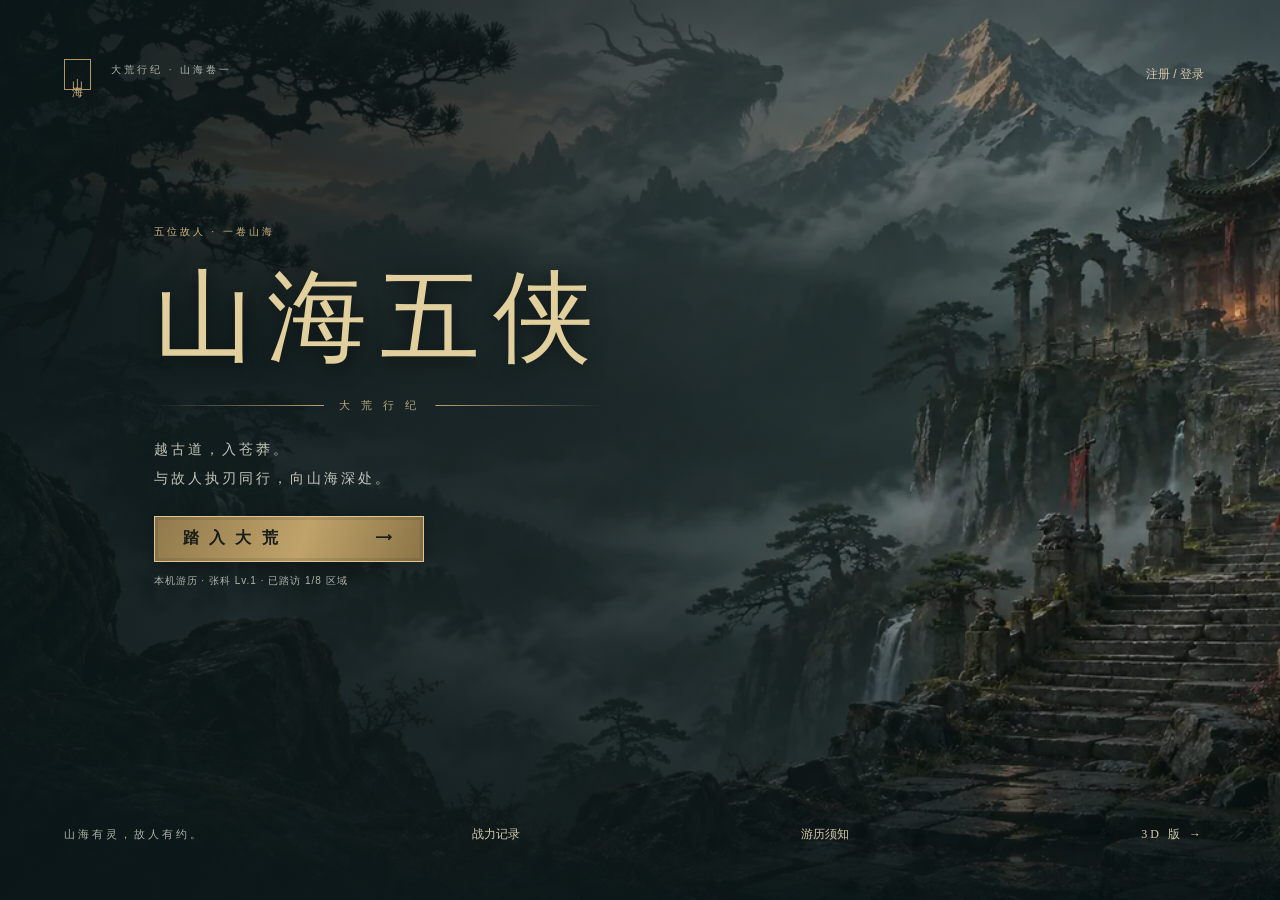
==== commit 41bd97d5: "deploy: 山海五侠 网页版 静态构建，进度保存在本机浏览器。" ====
--- a/index.html
+++ b/index.html
@@ -1,4 +1,4 @@
-<!doctype html><html lang="zh-CN"><head><meta charset="utf-8"><meta name="viewport" content="width=device-width, initial-scale=1, maximum-scale=1, viewport-fit=cover"><meta name="theme-color" content="#141b1b"><meta name="description" content="山海五侠：五位故人，共赴大荒。写实国风2.5D手机大世界RPG。"><title>山海五侠 · 大荒行纪</title><link rel="icon" href="data:image/svg+xml,%3Csvg xmlns='http://www.w3.org/2000/svg' viewBox='0 0 64 64'%3E%3Crect width='64' height='64' rx='12' fill='%23151d1c'/%3E%3Ctext x='32' y='46' font-size='44' text-anchor='middle' fill='%23cfb580'%3E山%3C/text%3E%3C/svg%3E"><link rel="stylesheet" href="style.css?v=38"><meta property="og:type" content="website"><meta property="og:title" content="山海五侠 · 大荒行纪"><meta property="og:description" content="五位故人，共赴大荒。写实国风 2.5D 手机大世界 RPG —— 五个角色，二十五式技能，八片山海。"><meta property="og:image" content="https://111lego.github.io/lego/assets/title-world.webp"><meta property="og:url" content="https://111lego.github.io/lego/"><meta name="twitter:card" content="summary_large_image"><link rel="canonical" href="https://111lego.github.io/lego/"><link rel="manifest" href="manifest.webmanifest"><meta name="mobile-web-app-capable" content="yes"><meta name="apple-mobile-web-app-capable" content="yes"><meta name="apple-mobile-web-app-status-bar-style" content="black-translucent"><link rel="apple-touch-icon" href="icons/icon-192.png"></head><body>
+<!doctype html><html lang="zh-CN"><head><meta charset="utf-8"><meta name="viewport" content="width=device-width, initial-scale=1, maximum-scale=1, viewport-fit=cover"><meta name="theme-color" content="#141b1b"><meta name="description" content="山海五侠：五位故人，共赴大荒。写实国风2.5D手机大世界RPG。"><title>山海五侠 · 大荒行纪</title><link rel="icon" href="data:image/svg+xml,%3Csvg xmlns='http://www.w3.org/2000/svg' viewBox='0 0 64 64'%3E%3Crect width='64' height='64' rx='12' fill='%23151d1c'/%3E%3Ctext x='32' y='46' font-size='44' text-anchor='middle' fill='%23cfb580'%3E山%3C/text%3E%3C/svg%3E"><link rel="stylesheet" href="style.css?v=39"><meta property="og:type" content="website"><meta property="og:title" content="山海五侠 · 大荒行纪"><meta property="og:description" content="五位故人，共赴大荒。写实国风 2.5D 手机大世界 RPG —— 五个角色，二十五式技能，八片山海。"><meta property="og:image" content="https://111lego.github.io/lego/assets/title-world.webp"><meta property="og:url" content="https://111lego.github.io/lego/"><meta name="twitter:card" content="summary_large_image"><link rel="canonical" href="https://111lego.github.io/lego/"><link rel="manifest" href="manifest.webmanifest"><meta name="mobile-web-app-capable" content="yes"><meta name="apple-mobile-web-app-capable" content="yes"><meta name="apple-mobile-web-app-status-bar-style" content="black-translucent"><link rel="apple-touch-icon" href="icons/icon-192.png"></head><body>
 <canvas id="world" aria-label="山海大世界游戏画面"></canvas>
 <section id="titleScreen" class="screen title-screen"><div class="title-vignette"></div><header class="title-top"><span class="seal">山 海</span><span class="eyebrow">大荒行纪 · 山海卷一</span><button id="accountBtn" class="quiet">注册 / 登录</button></header><div class="title-copy"><p class="eyebrow gold">五位故人 · 一卷山海</p><h1>山海五侠</h1><div class="title-rule"><i></i><span>大 荒 行 纪</span><i></i></div><p class="prologue">越古道，入苍莽。<br>与故人执刃同行，向山海深处。</p><button id="enterWorld" class="primary large">踏 入 大 荒 <span>⟶</span></button><p id="titleProgress" class="fine">八方大荒 · 五种职业 · 存档续行</p></div><footer class="title-footer"><span>山海有灵，故人有约。</span><button id="lbBtn" class="quiet">战力记录</button><button id="titleHelp" class="quiet">游历须知</button><a href="3d.html" class="quiet" style="margin-left:12px;text-decoration:none">3D 版 →</a></footer></section>
 <section id="selectScreen" class="screen select-screen" hidden><header class="selection-head"><button id="selectionBack" class="quiet">← 返回</button><div><p class="eyebrow">CHOOSE YOUR PATH</p><h2>与谁共赴山海</h2></div><span class="fine">五位故人 · 各有所长</span></header><div id="heroCards" class="hero-cards"></div><div class="selection-bottom"><div id="heroSummary"></div><button id="startAdventure" class="primary">启 程 ⟶</button></div></section>
@@ -7,4 +7,4 @@
 <dialog id="authDialog" class="dialog auth-dialog"><button class="close" id="authClose" aria-label="关闭">×</button><p class="eyebrow gold">故人归来</p><h2>山海同行录</h2><p class="muted">账号保存在这台设备的浏览器里，多个账号各自独立存档。</p><div class="auth-tabs"><button id="loginTab" class="active">登录</button><button id="registerTab">注册新账号</button></div><form id="authForm"><label>用户名<input id="username" name="username" autocomplete="username" minlength="2" maxlength="20" required placeholder="2–20位，支持中文"></label><label>密码<input id="password" name="password" type="password" autocomplete="current-password" minlength="8" maxlength="72" required placeholder="至少8位"></label><p id="authError" class="error" role="alert"></p><button id="authSubmit" class="primary" type="submit">登 录</button></form><p class="fine">密码只在本机做 PBKDF2 哈希后保存，不上传任何服务器。<br>换设备或清除浏览器数据后，账号与存档会一起消失。</p></dialog>
 <dialog id="modal" class="dialog game-dialog"><header><div><p class="eyebrow gold">大荒行囊</p><h2 id="modalTitle"></h2></div><button id="modalClose" class="close" aria-label="关闭面板">×</button></header><div id="modalBody" class="modal-body"></div></dialog>
 <input id="importFile" type="file" accept=".json,application/json" hidden>
-<script type="module" src="app.js?v=38"></script></body></html>
+<script type="module" src="app.js?v=39"></script></body></html>
--- a/style.css
+++ b/style.css
@@ -1,4 +1,4 @@
-@font-face{font-family:LocalSerif;src:local('Noto Serif CJK SC'),local('SimSun')}*{box-sizing:border-box} :root{color-scheme:dark;--gold:#d2b781;--muted:#a7ada6;--line:#a494694d;--ink:#111a19;--panel:#131c1bed}html,body{width:100%;height:100%;margin:0;overflow:hidden;background:#131a19;color:#e9e5d8;font-family:'Microsoft YaHei','PingFang SC',sans-serif;overscroll-behavior:none;-webkit-user-select:none;user-select:none}button,input,select{font:inherit}button{color:inherit;cursor:pointer;-webkit-tap-highlight-color:transparent;touch-action:manipulation}button:focus-visible{outline:2px solid var(--gold);outline-offset:3px}button:disabled{opacity:.45;cursor:default}button{border:1px solid var(--line);background:#18221fee}button:hover{border-color:#c9ac72}button:active{filter:brightness(1.2)}[hidden]{display:none!important}#world{position:absolute;inset:0;width:100%;height:100%;touch-action:none}.screen{position:absolute;inset:0;overflow:auto}.title-screen,.select-screen{background:#1d2825 url('assets/title-world.webp?v=38') center/cover no-repeat}.title-vignette{position:absolute;inset:0;background:linear-gradient(90deg,#0b1719ed 0%,#101b1db3 38%,#101b1d05 82%),linear-gradient(0deg,#071315e8,transparent 40%,#08121255)}.title-top,.title-footer{position:absolute;left:max(5vw,env(safe-area-inset-left));right:max(5vw,env(safe-area-inset-right));display:flex;align-items:center;gap:20px}.title-top{top:6vh}.title-top #accountBtn{margin-left:auto}.seal{border:1px solid #b29465;color:#d4b684;padding:9px 5px;font-family:LocalSerif,serif;writing-mode:vertical-rl;font-size:11px;letter-spacing:3px}.eyebrow{font-size:10px;letter-spacing:3px;margin:0 0 10px;color:#b1b9af}.gold{color:var(--gold)}.title-copy{position:absolute;left:12%;top:25%;max-width:70%}h1,h2,h3{font-family:LocalSerif,'Songti SC',serif}h1{font-size:clamp(48px,8vw,100px);font-weight:500;letter-spacing:.13em;margin:12px 0;color:#e1cf9e;text-shadow:0 4px 20px #0008}h2{font-size:25px;font-weight:500;margin:4px 0 15px;letter-spacing:4px}h3{font-size:17px;margin:12px 0;color:var(--gold)}.title-rule{display:flex;align-items:center;gap:15px;width:100%;font-size:11px;letter-spacing:4px;color:#b8a77e}.title-rule i{height:1px;background:linear-gradient(90deg,transparent,#b6a070);flex:1}.title-rule i:last-child{transform:rotate(180deg)}.prologue{font-family:LocalSerif,serif;font-size:14px;color:#c2c5b8;line-height:2.1;letter-spacing:3px;margin:22px 0}.primary{background:linear-gradient(110deg,#90794c,#c0a36a 55%,#8b7447);color:#171c17;border:1px solid #e1c490;min-height:46px;padding:10px 28px;font-weight:600;letter-spacing:3px;box-shadow:inset 0 0 0 3px #282e201f,0 5px 25px #0004}.primary.large{width:270px;display:flex;justify-content:space-between;align-items:center}.fine{font-size:10px;line-height:1.7;color:#b1b5aa;letter-spacing:1px}.title-footer{bottom:5vh;justify-content:space-between;font:11px LocalSerif,serif;color:#aeb2a6;letter-spacing:3px}.quiet{border:0;background:transparent;padding:12px;font-size:12px;color:#d4c8ad}.title-progress{color:var(--muted)}.select-screen{background-image:linear-gradient(#0b1515bd,#0b1515ee),url('assets/title-world.webp');padding:20px max(25px,env(safe-area-inset-left));display:flex;flex-direction:column}.selection-head{display:flex;align-items:center;justify-content:space-between;margin-bottom:12px}.selection-head h2{margin:2px;font-size:24px}.selection-head .eyebrow{margin:0;font-size:9px}.hero-cards{display:flex;gap:10px;flex:1;min-height:160px;max-height:420px;align-self:center;width:min(100%,1100px)}.hero-card{position:relative;flex:1;min-width:0;overflow:hidden;background:linear-gradient(#35403a,#16211f);border:1px solid #6d786249;padding:0;box-shadow:0 10px 30px #0006}.hero-card.active{border-color:#dac18b;box-shadow:0 0 0 2px #ac936b3d,0 10px 30px #0006}.hero-card canvas{position:absolute;width:100%;height:90%;object-fit:cover;inset:0;opacity:.85}.hero-card .card-shade{position:absolute;inset:0;background:linear-gradient(transparent 25%,#101b17f5 95%)}.hero-card .card-name{position:absolute;bottom:10px;left:0;right:0;display:flex;flex-direction:column;align-items:center;gap:4px}.card-name b{font:24px LocalSerif,serif;letter-spacing:6px}.card-name small{color:#c6b990;font-size:10px;letter-spacing:2px}.card-level{position:absolute;top:10px;left:10px;font-size:10px;color:#dfd9c6;border:1px solid #a4906644;background:#15201bd9;padding:4px}.selection-bottom{display:flex;align-items:center;justify-content:space-between;width:min(100%,1100px);align-self:center;padding-top:13px;gap:20px}.selection-bottom .primary{min-width:150px}#heroSummary b{font-size:13px;color:var(--gold)}#heroSummary p{font-size:11px;margin:5px 0;color:#b5bbaa}.vignette{position:absolute;inset:0;pointer-events:none;box-shadow:inset 0 0 180px #050e1490}#gameHUD{position:absolute;inset:0;pointer-events:none;padding:env(safe-area-inset-top) env(safe-area-inset-right) env(safe-area-inset-bottom) env(safe-area-inset-left);text-shadow:0 2px 3px #000}#gameHUD button,#gameHUD .joystick{pointer-events:auto} .player-panel{position:absolute;top:max(12px,env(safe-area-inset-top));left:max(15px,env(safe-area-inset-left));display:flex;gap:8px;align-items:center;background:linear-gradient(90deg,#071511b8,#08151200);padding:3px 14px 6px 0}.player-panel canvas{width:48px;height:56px;border:1px solid #d0b78288;clip-path:polygon(12% 0,88% 0,100% 12%,100% 88%,88% 100%,12% 100%,0 88%,0 12%)}.player-details{width:150px}.player-name{display:flex;justify-content:space-between;font-size:12px;margin-bottom:5px}.player-name b{font-family:LocalSerif,serif;letter-spacing:3px}.player-name span{font-size:10px;color:#d3bd88}.bar{position:relative;background:#101412d9;border:1px solid #b9b48a44;height:10px;overflow:hidden;margin:3px 0}.bar i{display:block;height:100%;transition:width .15s;width:100%;box-shadow:inset 0 2px 4px #ffffff20}.bar span{position:absolute;inset:0;font-size:8px;text-align:center;line-height:9px}.health i{background:linear-gradient(90deg,#6b302d,#b25b49)}.mana i{background:linear-gradient(90deg,#294a68,#558ba4)}#powerText{font-size:8px;color:#c7c9b7}.region-panel{position:absolute;top:max(15px,env(safe-area-inset-top));left:50%;transform:translateX(-50%);text-align:center;display:flex;flex-direction:column;gap:5px}.region-panel b{font:20px LocalSerif,serif;letter-spacing:5px;color:#ead8b0}.region-panel small{font-size:8px;letter-spacing:2px;color:#c0c2af}.region-line{width:80px;height:1px;background:linear-gradient(90deg,transparent,#bba77a,transparent);margin:auto}.map-panel{position:absolute;right:max(16px,env(safe-area-inset-right));top:max(10px,env(safe-area-inset-top));display:flex;align-items:flex-start;gap:5px}.map-panel #mapBtn{padding:3px;background:#10201bc2;border:1px solid #b09e6e66;display:flex;flex-direction:column;align-items:center;position:relative}.map-panel canvas{width:110px;height:66px;opacity:.88}.map-panel span{font-size:8px;color:#cabd94;padding:3px 0}.map-panel i{font-size:10px;font-style:normal}.gear-btn{height:32px;width:32px;background:#13231dbf;font-size:12px}.quest-tracker{position:absolute;top:95px;left:max(18px,env(safe-area-inset-left));text-align:left;width:160px;background:linear-gradient(90deg,#0b1919bc,#0b191900);border:0;border-left:2px solid #b39e6e66;padding:5px 8px;display:flex;flex-direction:column;gap:5px;font-size:10px}.quest-tracker span{font-size:10px;letter-spacing:2px}.quest-tracker i{float:right;font-style:normal}.quest-tracker b{font-weight:400;font-size:10px}.quest-tracker small{font-size:8px;color:#bfc4b1}.target-panel{position:absolute;top:78px;left:50%;transform:translateX(-50%);width:210px;text-align:center}.target-panel b{font-size:10px;color:#e5c9a1}.target-panel .bar{height:6px}.enemy i{background:linear-gradient(90deg,#68372a,#a86647)}.joystick{position:absolute;bottom:max(40px,calc(env(safe-area-inset-bottom) + 20px));left:max(42px,calc(env(safe-area-inset-left) + 15px));width:112px;height:112px;touch-action:none;border-radius:50%;border:1px solid #c8d1b638;background:radial-gradient(#1f302e05,#0c181c38);box-shadow:inset 0 0 20px #0002}.joystick-ring{position:absolute;inset:12px;border:1px solid #d9e0bc18;border-radius:50%}.joystick:before,.joystick:after{content:'';position:absolute;background:#c4b47c45}.joystick:before{width:1px;height:10px;top:4px;left:50%}.joystick:after{height:1px;width:10px;left:4px;top:50%}.joystick span{position:absolute;left:50%;top:50%;width:44px;height:44px;margin:-22px;border:1px solid #c9c39d6b;border-radius:50%;background:radial-gradient(circle at 35% 30%,#88917c80,#273c36b8);box-shadow:0 4px 10px #0005;pointer-events:none}.control-hint{position:absolute;bottom:25px;left:52px;font-size:8px;letter-spacing:2px;color:#c2c9b082}.combat-controls{position:absolute;right:max(18px,env(safe-area-inset-right));bottom:max(28px,env(safe-area-inset-bottom));width:230px;height:225px;pointer-events:none}.combat-controls button{touch-action:none}.attack-button{position:absolute;right:16px;bottom:12px;width:80px;height:80px;border-radius:50%;background:radial-gradient(circle at 35% 25%,#8b8254,#2d3c31 75%);border:2px solid #cdb4788a;box-shadow:0 0 0 4px #13231c7a,inset 0 0 0 3px #0e1d1a66;display:flex;align-items:center;justify-content:center;flex-direction:column}.attack-button span{font:30px LocalSerif,serif;color:#f1dcae}.attack-button small{font-size:8px;color:#c6b78d}.skill-button{position:absolute;width:52px;height:52px;border-radius:50%;border:1px solid #aeaa817d;background:radial-gradient(circle at 40% 30%,#46584cbf,#132520f2);box-shadow:inset 0 0 0 3px #0c1919a6,0 3px 12px #0005;padding:0;overflow:hidden}.skill-button .glyph{font:24px LocalSerif,serif;color:#ead5a4;display:block;margin-top:1px}.skill-button .skill-name{font-size:7px;position:absolute;bottom:5px;left:0;right:0;color:#d3d2b8}.skill-button:nth-child(1){right:116px;bottom:5px}.skill-button:nth-child(2){right:150px;bottom:65px}.skill-button:nth-child(3){right:129px;bottom:126px}.skill-button:nth-child(4){right:69px;bottom:158px}.skill-button:nth-child(5){right:8px;bottom:128px;border-color:#d1b57e}.skill-button .cooldown{position:absolute;inset:0;display:flex;align-items:center;justify-content:center;font-size:17px;background:#091315c9;color:#ead7ac;font-family:serif}.skill-button.no-mana{filter:saturate(.1);opacity:.65}.auto-button{position:absolute;right:8px;bottom:99px;font-size:9px;border-radius:14px;padding:5px 9px;background:#10221bab}.auto-button.active{border-color:var(--gold);color:var(--gold);background:#4c4b2eaa}.bottom-menu{position:absolute;bottom:25px;left:50%;transform:translateX(-50%);display:flex;gap:7px}.bottom-menu button{width:40px;height:47px;display:flex;flex-direction:column;gap:3px;align-items:center;justify-content:center;font-size:8px;background:#0c1e1ab8;border:1px solid #9a9b744d}.bottom-menu button span{font:17px LocalSerif,serif;color:#d3c39a}.experience{position:absolute;bottom:0;left:0;right:0;height:10px;background:#091410d9;border-top:1px solid #cfc09b44}.experience i{display:block;height:100%;background:linear-gradient(90deg,#6d7243,#b7b87d)}.experience span{position:absolute;inset:0;text-align:center;font-size:7px;line-height:9px;color:#e1dcc9}.sync-state{position:absolute;bottom:12px;left:50%;transform:translateX(-50%);font-size:7px;color:#b6c2a799;white-space:nowrap}.portrait-hint{display:none}.direction-hint{position:absolute;top:128px;left:50%;transform:translateX(-50%);font-size:10px;color:#e6d5a5;border:1px solid #b7a57655;padding:6px 12px;background:#12231bc4}.toasts{position:fixed;pointer-events:none;left:50%;top:32%;transform:translateX(-50%);display:flex;flex-direction:column;gap:6px;z-index:20;align-items:center;max-width:80%}.toast{padding:8px 22px;border:1px solid #c5ae6e4d;background:linear-gradient(90deg,#0e2019aa,#172e22ed,#0e2019aa);font-size:11px;color:#e2d5b5;text-align:center;animation:appear .25s ease;white-space:normal}.toast.level,.toast.boss{color:#f3d596;border-color:#d0a765}.toast.death{color:#e4ac9c}.dialog{background:linear-gradient(145deg,#23312d,#111b1a 65%);color:#e1dfd0;border:1px solid #a8966966;box-shadow:0 20px 120px #000b;max-width:95vw;padding:24px;outline:none}.dialog::backdrop{background:#050e11b8;backdrop-filter:blur(5px)}.auth-dialog{width:390px;max-height:92dvh}.auth-dialog h2{margin:7px 0;font-size:28px}.muted{font-size:12px;color:#aeb7a8;line-height:1.8}.close{position:absolute;right:10px;top:8px;border:0;background:transparent;color:#b9bba9;font-size:26px;width:40px;height:40px}.auth-tabs{display:flex;border-bottom:1px solid var(--line);margin:18px 0}.auth-tabs button{border:0;background:none;padding:10px 5px;flex:1;color:#909f95;font-size:13px}.auth-tabs .active{color:var(--gold);border-bottom:2px solid var(--gold)}label{display:block;font-size:11px;color:#c5c8b9;letter-spacing:1px;margin:12px 0}input,select{width:100%;display:block;margin-top:8px;padding:11px 12px;border:1px solid #9f9d7655;background:#0d1b17a8;color:#e6e1d3;outline:0;border-radius:0;font-size:14px;user-select:text}input:focus{border-color:var(--gold)}.auth-dialog .primary{width:100%}.error{color:#e6aa94;font-size:11px;min-height:15px;margin:10px 0}.game-dialog{width:min(760px,92vw);max-height:88dvh;padding:0}.game-dialog>header{position:relative;padding:17px 22px 12px;border-bottom:1px solid var(--line)}.game-dialog h2{margin:0;font-size:22px}.game-dialog .eyebrow{font-size:8px}.modal-body{padding:16px 22px 22px;overflow:auto;max-height:calc(88dvh - 83px);font-size:12px}.modal-body button{padding:8px 12px;min-height:35px;font-size:11px}.modal-body p{line-height:1.8}.zone-grid{display:grid;grid-template-columns:repeat(4,1fr);gap:8px}.zone-card{border:1px solid #8e9a7855;padding:10px;background:linear-gradient(130deg,#33443c90,#14251c88);min-height:130px}.zone-card.locked{filter:saturate(.4);opacity:.72}.zone-card strong{font-family:LocalSerif,serif;color:var(--gold);font-size:15px;display:block}.zone-card small{display:block;font-size:9px;margin:7px 0;color:#b1bbaa}.zone-card button{font-size:10px;padding:6px!important;width:100%}.world-map{width:100%;max-height:230px;object-fit:contain;background:#10221b;margin-bottom:12px;border:1px solid var(--line)}.toolbar{display:flex;gap:8px;align-items:center;justify-content:space-between;flex-wrap:wrap;margin:8px 0 15px}.toolbar span{color:var(--gold)}.bag-grid{display:grid;grid-template-columns:repeat(3,1fr);gap:8px}.item-card,.gear-card,.quest-card,.skill-detail{padding:12px;border:1px solid #9fa17c40;background:#0e201b80}.item-card b{display:block;font-size:12px}.item-card small{display:block;color:#b2b9a8;font-size:10px;line-height:1.8;margin:6px 0}.item-card button{font-size:10px!important;padding:6px 10px!important}.gear-grid{display:grid;grid-template-columns:repeat(2,1fr);gap:9px}.gear-card h3{margin:0 0 7px;font-size:14px}.gear-card p{font-size:11px;color:#bbc2b0}.stats-row{display:flex;gap:15px;flex-wrap:wrap;padding:12px 0;color:var(--gold)}.skill-detail{margin-top:7px;display:flex;align-items:center;gap:15px}.skill-detail i{font:25px LocalSerif,serif;color:var(--gold);font-style:normal;width:35px;text-align:center}.skill-detail p{margin:4px 0;font-size:10px;color:#adb6a4}.skill-detail b{font-size:12px}.quest-card{margin:8px 0}.quest-card h3{margin:0}.quest-card p{font-size:11px;color:#b6c0ad;margin:6px 0}.journal-grid{display:grid;grid-template-columns:repeat(4,1fr);gap:8px}.journal-item{border:1px solid #87937335;background:#11221c8c;text-align:center;padding:8px}.journal-item canvas{width:100%;height:85px;object-fit:contain}.journal-item small{display:block;font-size:9px;color:#a8b5a3;margin:5px}.settings-buttons{display:flex;gap:8px;flex-wrap:wrap}a{color:#d8c292}button.danger{border-color:#ad76644d;color:#d0a396}@keyframes appear{from{transform:translateY(5px);opacity:0}to{transform:translateY(0);opacity:1}}
+@font-face{font-family:LocalSerif;src:local('Noto Serif CJK SC'),local('SimSun')}*{box-sizing:border-box} :root{color-scheme:dark;--gold:#d2b781;--muted:#a7ada6;--line:#a494694d;--ink:#111a19;--panel:#131c1bed}html,body{width:100%;height:100%;margin:0;overflow:hidden;background:#131a19;color:#e9e5d8;font-family:'Microsoft YaHei','PingFang SC',sans-serif;overscroll-behavior:none;-webkit-user-select:none;user-select:none}button,input,select{font:inherit}button{color:inherit;cursor:pointer;-webkit-tap-highlight-color:transparent;touch-action:manipulation}button:focus-visible{outline:2px solid var(--gold);outline-offset:3px}button:disabled{opacity:.45;cursor:default}button{border:1px solid var(--line);background:#18221fee}button:hover{border-color:#c9ac72}button:active{filter:brightness(1.2)}[hidden]{display:none!important}#world{position:absolute;inset:0;width:100%;height:100%;touch-action:none}.screen{position:absolute;inset:0;overflow:auto}.title-screen,.select-screen{background:#1d2825 url('assets/title-world.webp?v=39') center/cover no-repeat}.title-vignette{position:absolute;inset:0;background:linear-gradient(90deg,#0b1719ed 0%,#101b1db3 38%,#101b1d05 82%),linear-gradient(0deg,#071315e8,transparent 40%,#08121255)}.title-top,.title-footer{position:absolute;left:max(5vw,env(safe-area-inset-left));right:max(5vw,env(safe-area-inset-right));display:flex;align-items:center;gap:20px}.title-top{top:6vh}.title-top #accountBtn{margin-left:auto}.seal{border:1px solid #b29465;color:#d4b684;padding:9px 5px;font-family:LocalSerif,serif;writing-mode:vertical-rl;font-size:11px;letter-spacing:3px}.eyebrow{font-size:10px;letter-spacing:3px;margin:0 0 10px;color:#b1b9af}.gold{color:var(--gold)}.title-copy{position:absolute;left:12%;top:25%;max-width:70%}h1,h2,h3{font-family:LocalSerif,'Songti SC',serif}h1{font-size:clamp(48px,8vw,100px);font-weight:500;letter-spacing:.13em;margin:12px 0;color:#e1cf9e;text-shadow:0 4px 20px #0008}h2{font-size:25px;font-weight:500;margin:4px 0 15px;letter-spacing:4px}h3{font-size:17px;margin:12px 0;color:var(--gold)}.title-rule{display:flex;align-items:center;gap:15px;width:100%;font-size:11px;letter-spacing:4px;color:#b8a77e}.title-rule i{height:1px;background:linear-gradient(90deg,transparent,#b6a070);flex:1}.title-rule i:last-child{transform:rotate(180deg)}.prologue{font-family:LocalSerif,serif;font-size:14px;color:#c2c5b8;line-height:2.1;letter-spacing:3px;margin:22px 0}.primary{background:linear-gradient(110deg,#90794c,#c0a36a 55%,#8b7447);color:#171c17;border:1px solid #e1c490;min-height:46px;padding:10px 28px;font-weight:600;letter-spacing:3px;box-shadow:inset 0 0 0 3px #282e201f,0 5px 25px #0004}.primary.large{width:270px;display:flex;justify-content:space-between;align-items:center}.fine{font-size:10px;line-height:1.7;color:#b1b5aa;letter-spacing:1px}.title-footer{bottom:5vh;justify-content:space-between;font:11px LocalSerif,serif;color:#aeb2a6;letter-spacing:3px}.quiet{border:0;background:transparent;padding:12px;font-size:12px;color:#d4c8ad}.title-progress{color:var(--muted)}.select-screen{background-image:linear-gradient(#0b1515bd,#0b1515ee),url('assets/title-world.webp');padding:20px max(25px,env(safe-area-inset-left));display:flex;flex-direction:column}.selection-head{display:flex;align-items:center;justify-content:space-between;margin-bottom:12px}.selection-head h2{margin:2px;font-size:24px}.selection-head .eyebrow{margin:0;font-size:9px}.hero-cards{display:flex;gap:10px;flex:1;min-height:160px;max-height:420px;align-self:center;width:min(100%,1100px)}.hero-card{position:relative;flex:1;min-width:0;overflow:hidden;background:linear-gradient(#35403a,#16211f);border:1px solid #6d786249;padding:0;box-shadow:0 10px 30px #0006}.hero-card.active{border-color:#dac18b;box-shadow:0 0 0 2px #ac936b3d,0 10px 30px #0006}.hero-card canvas{position:absolute;width:100%;height:90%;object-fit:cover;inset:0;opacity:.85}.hero-card .card-shade{position:absolute;inset:0;background:linear-gradient(transparent 25%,#101b17f5 95%)}.hero-card .card-name{position:absolute;bottom:10px;left:0;right:0;display:flex;flex-direction:column;align-items:center;gap:4px}.card-name b{font:24px LocalSerif,serif;letter-spacing:6px}.card-name small{color:#c6b990;font-size:10px;letter-spacing:2px}.card-level{position:absolute;top:10px;left:10px;font-size:10px;color:#dfd9c6;border:1px solid #a4906644;background:#15201bd9;padding:4px}.selection-bottom{display:flex;align-items:center;justify-content:space-between;width:min(100%,1100px);align-self:center;padding-top:13px;gap:20px}.selection-bottom .primary{min-width:150px}#heroSummary b{font-size:13px;color:var(--gold)}#heroSummary p{font-size:11px;margin:5px 0;color:#b5bbaa}.vignette{position:absolute;inset:0;pointer-events:none;box-shadow:inset 0 0 180px #050e1490}#gameHUD{position:absolute;inset:0;pointer-events:none;padding:env(safe-area-inset-top) env(safe-area-inset-right) env(safe-area-inset-bottom) env(safe-area-inset-left);text-shadow:0 2px 3px #000}#gameHUD button,#gameHUD .joystick{pointer-events:auto} .player-panel{position:absolute;top:max(12px,env(safe-area-inset-top));left:max(15px,env(safe-area-inset-left));display:flex;gap:8px;align-items:center;background:linear-gradient(90deg,#071511b8,#08151200);padding:3px 14px 6px 0}.player-panel canvas{width:48px;height:56px;border:1px solid #d0b78288;clip-path:polygon(12% 0,88% 0,100% 12%,100% 88%,88% 100%,12% 100%,0 88%,0 12%)}.player-details{width:150px}.player-name{display:flex;justify-content:space-between;font-size:12px;margin-bottom:5px}.player-name b{font-family:LocalSerif,serif;letter-spacing:3px}.player-name span{font-size:10px;color:#d3bd88}.bar{position:relative;background:#101412d9;border:1px solid #b9b48a44;height:10px;overflow:hidden;margin:3px 0}.bar i{display:block;height:100%;transition:width .15s;width:100%;box-shadow:inset 0 2px 4px #ffffff20}.bar span{position:absolute;inset:0;font-size:8px;text-align:center;line-height:9px}.health i{background:linear-gradient(90deg,#6b302d,#b25b49)}.mana i{background:linear-gradient(90deg,#294a68,#558ba4)}#powerText{font-size:8px;color:#c7c9b7}.region-panel{position:absolute;top:max(15px,env(safe-area-inset-top));left:50%;transform:translateX(-50%);text-align:center;display:flex;flex-direction:column;gap:5px}.region-panel b{font:20px LocalSerif,serif;letter-spacing:5px;color:#ead8b0}.region-panel small{font-size:8px;letter-spacing:2px;color:#c0c2af}.region-line{width:80px;height:1px;background:linear-gradient(90deg,transparent,#bba77a,transparent);margin:auto}.map-panel{position:absolute;right:max(16px,env(safe-area-inset-right));top:max(10px,env(safe-area-inset-top));display:flex;align-items:flex-start;gap:5px}.map-panel #mapBtn{padding:3px;background:#10201bc2;border:1px solid #b09e6e66;display:flex;flex-direction:column;align-items:center;position:relative}.map-panel canvas{width:110px;height:66px;opacity:.88}.map-panel span{font-size:8px;color:#cabd94;padding:3px 0}.map-panel i{font-size:10px;font-style:normal}.gear-btn{height:32px;width:32px;background:#13231dbf;font-size:12px}.quest-tracker{position:absolute;top:95px;left:max(18px,env(safe-area-inset-left));text-align:left;width:160px;background:linear-gradient(90deg,#0b1919bc,#0b191900);border:0;border-left:2px solid #b39e6e66;padding:5px 8px;display:flex;flex-direction:column;gap:5px;font-size:10px}.quest-tracker span{font-size:10px;letter-spacing:2px}.quest-tracker i{float:right;font-style:normal}.quest-tracker b{font-weight:400;font-size:10px}.quest-tracker small{font-size:8px;color:#bfc4b1}.target-panel{position:absolute;top:78px;left:50%;transform:translateX(-50%);width:210px;text-align:center}.target-panel b{font-size:10px;color:#e5c9a1}.target-panel .bar{height:6px}.enemy i{background:linear-gradient(90deg,#68372a,#a86647)}.joystick{position:absolute;bottom:max(40px,calc(env(safe-area-inset-bottom) + 20px));left:max(42px,calc(env(safe-area-inset-left) + 15px));width:112px;height:112px;touch-action:none;border-radius:50%;border:1px solid #c8d1b638;background:radial-gradient(#1f302e05,#0c181c38);box-shadow:inset 0 0 20px #0002}.joystick-ring{position:absolute;inset:12px;border:1px solid #d9e0bc18;border-radius:50%}.joystick:before,.joystick:after{content:'';position:absolute;background:#c4b47c45}.joystick:before{width:1px;height:10px;top:4px;left:50%}.joystick:after{height:1px;width:10px;left:4px;top:50%}.joystick span{position:absolute;left:50%;top:50%;width:44px;height:44px;margin:-22px;border:1px solid #c9c39d6b;border-radius:50%;background:radial-gradient(circle at 35% 30%,#88917c80,#273c36b8);box-shadow:0 4px 10px #0005;pointer-events:none}.control-hint{position:absolute;bottom:25px;left:52px;font-size:8px;letter-spacing:2px;color:#c2c9b082}.combat-controls{position:absolute;right:max(18px,env(safe-area-inset-right));bottom:max(28px,env(safe-area-inset-bottom));width:230px;height:225px;pointer-events:none}.combat-controls button{touch-action:none}.attack-button{position:absolute;right:16px;bottom:12px;width:80px;height:80px;border-radius:50%;background:radial-gradient(circle at 35% 25%,#8b8254,#2d3c31 75%);border:2px solid #cdb4788a;box-shadow:0 0 0 4px #13231c7a,inset 0 0 0 3px #0e1d1a66;display:flex;align-items:center;justify-content:center;flex-direction:column}.attack-button span{font:30px LocalSerif,serif;color:#f1dcae}.attack-button small{font-size:8px;color:#c6b78d}.skill-button{position:absolute;width:52px;height:52px;border-radius:50%;border:1px solid #aeaa817d;background:radial-gradient(circle at 40% 30%,#46584cbf,#132520f2);box-shadow:inset 0 0 0 3px #0c1919a6,0 3px 12px #0005;padding:0;overflow:hidden}.skill-button .glyph{font:24px LocalSerif,serif;color:#ead5a4;display:block;margin-top:1px}.skill-button .skill-name{font-size:7px;position:absolute;bottom:5px;left:0;right:0;color:#d3d2b8}.skill-button:nth-child(1){right:116px;bottom:5px}.skill-button:nth-child(2){right:150px;bottom:65px}.skill-button:nth-child(3){right:129px;bottom:126px}.skill-button:nth-child(4){right:69px;bottom:158px}.skill-button:nth-child(5){right:8px;bottom:128px;border-color:#d1b57e}.skill-button .cooldown{position:absolute;inset:0;display:flex;align-items:center;justify-content:center;font-size:17px;background:#091315c9;color:#ead7ac;font-family:serif}.skill-button.no-mana{filter:saturate(.1);opacity:.65}.auto-button{position:absolute;right:8px;bottom:99px;font-size:9px;border-radius:14px;padding:5px 9px;background:#10221bab}.auto-button.active{border-color:var(--gold);color:var(--gold);background:#4c4b2eaa}.bottom-menu{position:absolute;bottom:25px;left:50%;transform:translateX(-50%);display:flex;gap:7px}.bottom-menu button{width:40px;height:47px;display:flex;flex-direction:column;gap:3px;align-items:center;justify-content:center;font-size:8px;background:#0c1e1ab8;border:1px solid #9a9b744d}.bottom-menu button span{font:17px LocalSerif,serif;color:#d3c39a}.experience{position:absolute;bottom:0;left:0;right:0;height:10px;background:#091410d9;border-top:1px solid #cfc09b44}.experience i{display:block;height:100%;background:linear-gradient(90deg,#6d7243,#b7b87d)}.experience span{position:absolute;inset:0;text-align:center;font-size:7px;line-height:9px;color:#e1dcc9}.sync-state{position:absolute;bottom:12px;left:50%;transform:translateX(-50%);font-size:7px;color:#b6c2a799;white-space:nowrap}.portrait-hint{display:none}.direction-hint{position:absolute;top:128px;left:50%;transform:translateX(-50%);font-size:10px;color:#e6d5a5;border:1px solid #b7a57655;padding:6px 12px;background:#12231bc4}.toasts{position:fixed;pointer-events:none;left:50%;top:32%;transform:translateX(-50%);display:flex;flex-direction:column;gap:6px;z-index:20;align-items:center;max-width:80%}.toast{padding:8px 22px;border:1px solid #c5ae6e4d;background:linear-gradient(90deg,#0e2019aa,#172e22ed,#0e2019aa);font-size:11px;color:#e2d5b5;text-align:center;animation:appear .25s ease;white-space:normal}.toast.level,.toast.boss{color:#f3d596;border-color:#d0a765}.toast.death{color:#e4ac9c}.dialog{background:linear-gradient(145deg,#23312d,#111b1a 65%);color:#e1dfd0;border:1px solid #a8966966;box-shadow:0 20px 120px #000b;max-width:95vw;padding:24px;outline:none}.dialog::backdrop{background:#050e11b8;backdrop-filter:blur(5px)}.auth-dialog{width:390px;max-height:92dvh}.auth-dialog h2{margin:7px 0;font-size:28px}.muted{font-size:12px;color:#aeb7a8;line-height:1.8}.close{position:absolute;right:10px;top:8px;border:0;background:transparent;color:#b9bba9;font-size:26px;width:40px;height:40px}.auth-tabs{display:flex;border-bottom:1px solid var(--line);margin:18px 0}.auth-tabs button{border:0;background:none;padding:10px 5px;flex:1;color:#909f95;font-size:13px}.auth-tabs .active{color:var(--gold);border-bottom:2px solid var(--gold)}label{display:block;font-size:11px;color:#c5c8b9;letter-spacing:1px;margin:12px 0}input,select{width:100%;display:block;margin-top:8px;padding:11px 12px;border:1px solid #9f9d7655;background:#0d1b17a8;color:#e6e1d3;outline:0;border-radius:0;font-size:14px;user-select:text}input:focus{border-color:var(--gold)}.auth-dialog .primary{width:100%}.error{color:#e6aa94;font-size:11px;min-height:15px;margin:10px 0}.game-dialog{width:min(760px,92vw);max-height:88dvh;padding:0}.game-dialog>header{position:relative;padding:17px 22px 12px;border-bottom:1px solid var(--line)}.game-dialog h2{margin:0;font-size:22px}.game-dialog .eyebrow{font-size:8px}.modal-body{padding:16px 22px 22px;overflow:auto;max-height:calc(88dvh - 83px);font-size:12px}.modal-body button{padding:8px 12px;min-height:35px;font-size:11px}.modal-body p{line-height:1.8}.zone-grid{display:grid;grid-template-columns:repeat(4,1fr);gap:8px}.zone-card{border:1px solid #8e9a7855;padding:10px;background:linear-gradient(130deg,#33443c90,#14251c88);min-height:130px}.zone-card.locked{filter:saturate(.4);opacity:.72}.zone-card strong{font-family:LocalSerif,serif;color:var(--gold);font-size:15px;display:block}.zone-card small{display:block;font-size:9px;margin:7px 0;color:#b1bbaa}.zone-card button{font-size:10px;padding:6px!important;width:100%}.world-map{width:100%;max-height:230px;object-fit:contain;background:#10221b;margin-bottom:12px;border:1px solid var(--line)}.toolbar{display:flex;gap:8px;align-items:center;justify-content:space-between;flex-wrap:wrap;margin:8px 0 15px}.toolbar span{color:var(--gold)}.bag-grid{display:grid;grid-template-columns:repeat(3,1fr);gap:8px}.item-card,.gear-card,.quest-card,.skill-detail{padding:12px;border:1px solid #9fa17c40;background:#0e201b80}.item-card b{display:block;font-size:12px}.item-card small{display:block;color:#b2b9a8;font-size:10px;line-height:1.8;margin:6px 0}.item-card button{font-size:10px!important;padding:6px 10px!important}.gear-grid{display:grid;grid-template-columns:repeat(2,1fr);gap:9px}.gear-card h3{margin:0 0 7px;font-size:14px}.gear-card p{font-size:11px;color:#bbc2b0}.stats-row{display:flex;gap:15px;flex-wrap:wrap;padding:12px 0;color:var(--gold)}.skill-detail{margin-top:7px;display:flex;align-items:center;gap:15px}.skill-detail i{font:25px LocalSerif,serif;color:var(--gold);font-style:normal;width:35px;text-align:center}.skill-detail p{margin:4px 0;font-size:10px;color:#adb6a4}.skill-detail b{font-size:12px}.quest-card{margin:8px 0}.quest-card h3{margin:0}.quest-card p{font-size:11px;color:#b6c0ad;margin:6px 0}.journal-grid{display:grid;grid-template-columns:repeat(4,1fr);gap:8px}.journal-item{border:1px solid #87937335;background:#11221c8c;text-align:center;padding:8px}.journal-item canvas{width:100%;height:85px;object-fit:contain}.journal-item small{display:block;font-size:9px;color:#a8b5a3;margin:5px}.settings-buttons{display:flex;gap:8px;flex-wrap:wrap}a{color:#d8c292}button.danger{border-color:#ad76644d;color:#d0a396}@keyframes appear{from{transform:translateY(5px);opacity:0}to{transform:translateY(0);opacity:1}}
 @media(max-height:450px){.title-top{top:5vh}.title-copy{top:23%;left:11%}h1{font-size:55px;margin:5px 0}.prologue{font-size:11px;margin:12px 0;line-height:1.8}.title-copy .eyebrow{font-size:8px}.title-rule{font-size:9px}.primary.large{min-height:40px;padding:8px 20px;width:235px}.title-copy .fine{font-size:8px}.title-footer{bottom:3vh}.selection-head{margin-bottom:8px}.selection-head h2{font-size:20px}.select-screen{padding:10px 22px}.selection-bottom{padding-top:8px}.selection-head .fine{font-size:8px}.selection-bottom .primary{min-height:40px}.card-name b{font-size:20px}.dialog{padding:18px}.auth-dialog h2{font-size:22px}.auth-dialog .muted{font-size:10px;margin:5px 0}.auth-tabs{margin:8px 0}.auth-tabs button{padding:7px}label{margin:7px 0;font-size:10px}input{margin-top:5px;padding:8px}.auth-dialog .fine{font-size:8px;margin-bottom:0}.auth-dialog .primary{min-height:36px;padding:7px}.auth-dialog{max-height:97dvh}.game-dialog{padding:0}.region-panel b{font-size:17px}.map-panel canvas{width:90px;height:54px}.combat-controls{transform:scale(.86);transform-origin:bottom right;bottom:20px;right:12px}.joystick{width:100px;height:100px;bottom:35px;left:30px}.control-hint{left:35px;bottom:20px}.bottom-menu{bottom:23px;gap:5px}.bottom-menu button{width:36px;height:42px}.player-details{width:135px}.player-panel canvas{width:42px;height:50px}.quest-tracker{top:83px;width:145px}.target-panel{top:68px}.zone-card{min-height:115px;padding:8px}.modal-body{padding:12px 18px 18px}}
 @media(orientation:portrait){.title-vignette{background:linear-gradient(90deg,#0b1719de,#0b171922),linear-gradient(0deg,#071315f2,transparent 80%)}.title-copy{left:9%;top:32%;max-width:85%}h1{font-size:clamp(40px,12vw,65px)}.title-top{left:7%;right:5%;gap:12px}.title-top .eyebrow{font-size:8px;letter-spacing:1px}.title-footer{left:7%;right:5%;font-size:9px}.selection-head{flex-wrap:wrap;gap:8px}.selection-head h2{font-size:21px}.selection-head>.fine{display:none}.hero-cards{display:grid;grid-template-columns:repeat(3,1fr);grid-auto-rows:minmax(150px,1fr);max-height:none;gap:8px;min-height:0}.hero-card{min-height:150px}.hero-card .card-name{bottom:10px}.card-name b{font-size:22px}.card-name small{font-size:8px}.selection-bottom{align-items:stretch;flex-direction:column;gap:8px;padding-top:15px}.selection-bottom p{font-size:10px!important}.selection-bottom .primary{min-height:45px}.select-screen{padding:18px}.player-panel{top:max(14px,env(safe-area-inset-top));left:12px;padding-right:0}.player-details{width:139px}.player-panel canvas{width:43px;height:53px}.region-panel{top:95px;left:50%;white-space:nowrap}.region-panel b{font-size:18px}.map-panel{right:10px;top:max(12px,env(safe-area-inset-top));gap:3px}.map-panel canvas{width:82px;height:48px}.gear-btn{width:25px;height:28px}.quest-tracker{top:148px;left:12px;width:155px}.target-panel{top:225px;width:190px}.combat-controls{right:10px;bottom:92px;transform:scale(.88);transform-origin:bottom right}.joystick{bottom:110px;left:18px;width:100px;height:100px}.control-hint{bottom:91px;left:24px}.bottom-menu{bottom:29px;gap:14px}.bottom-menu button{width:42px;height:44px}.sync-state{bottom:14px}.portrait-hint{display:block;position:absolute;bottom:78px;left:50%;transform:translateX(-50%);font-size:8px;color:#b2bba28c;white-space:nowrap}.zone-grid{grid-template-columns:repeat(2,1fr)}.bag-grid{grid-template-columns:repeat(2,1fr)}.journal-grid{grid-template-columns:repeat(3,1fr)}.gear-grid{grid-template-columns:1fr}.direction-hint{top:199px}.dialog{max-width:94vw}.game-dialog{width:94vw}.modal-body{padding:12px 15px 18px}.toasts{top:40%;max-width:90%}.toast{font-size:10px;padding:8px 12px}.selection-head .quiet{padding-left:0}}
 @media(prefers-reduced-motion:reduce){*{animation:none!important;transition:none!important}}
